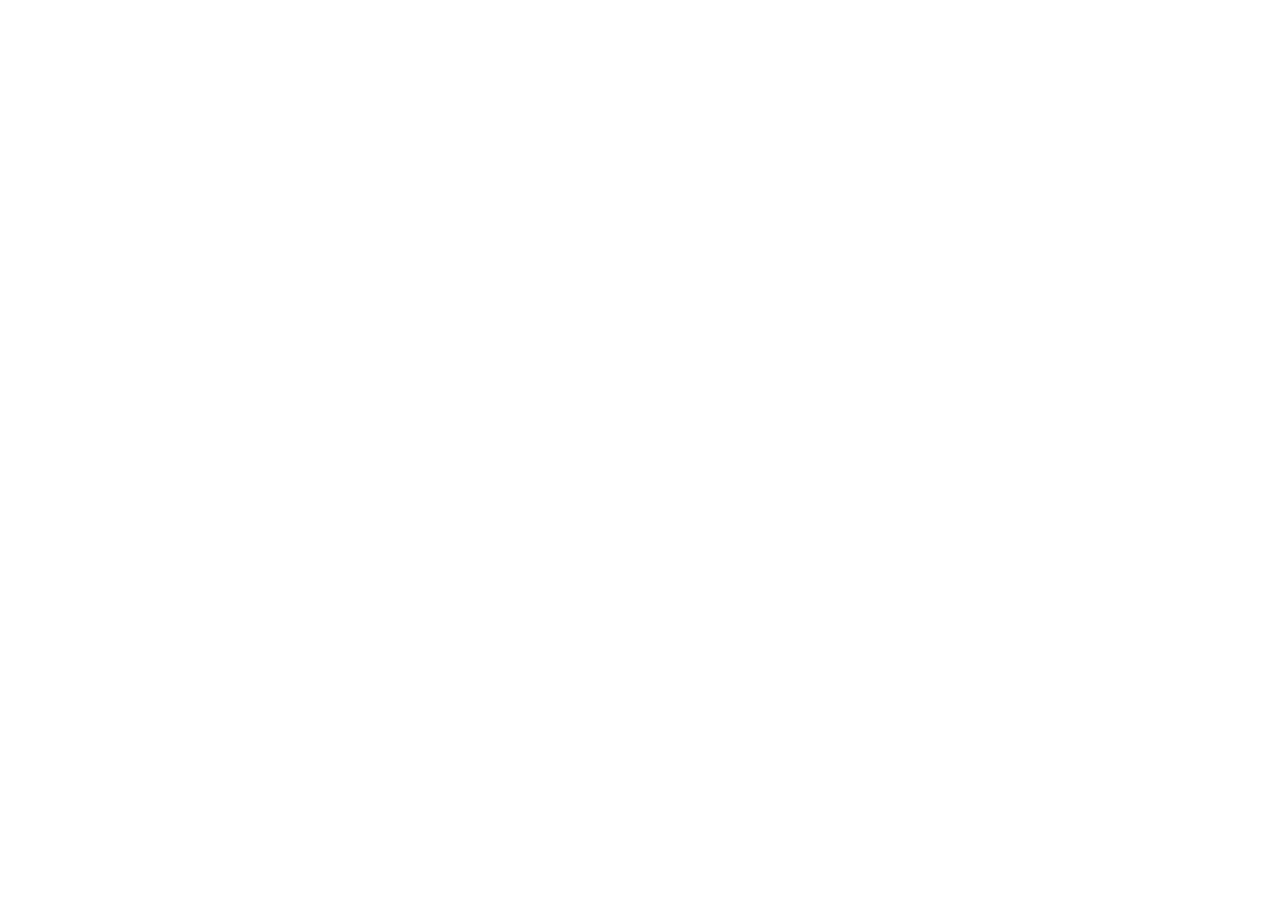
==== index.html @ 34936a9a "Add files via upload" ====
<!doctype html>
<html lang="en">
  <head>
    <meta charset="UTF-8" />
    <meta name="viewport" content="width=device-width, initial-scale=1.0, maximum-scale=1" />
    <title>Eleganda Management & Consulting LLC | AI Governance & Mobile Notary</title>
    <meta name="description" content="Eleganda Management & Consulting LLC provides AI Governance Consulting, Management, and Mobile Notary Services in Lawrenceville, GA and surrounding areas." />
    <meta property="og:title" content="Eleganda Management & Consulting LLC" />
    <meta property="og:description" content="AI Governance Consulting, Management & Mobile Notary Services — Lawrenceville, GA" />
    <meta property="og:type" content="website" />
    <link rel="icon" type="image/png" href="/favicon.png" />
    <link rel="preconnect" href="https://fonts.googleapis.com" />
    <link rel="preconnect" href="https://fonts.gstatic.com" crossorigin />
    <link href="https://fonts.googleapis.com/css2?family=DM+Sans:ital,opsz,wght@0,9..40,100..1000;1,9..40,100..1000&family=Playfair+Display:ital,wght@0,400..900;1,400..900&display=swap" rel="stylesheet" />
    <script type="module" crossorigin src="./assets/index-5QyAV-jF.js"></script>
    <link rel="stylesheet" crossorigin href="./assets/index-K0rZYuM-.css">
    <style>
      #eleganda-social-bar {
        display: flex;
        align-items: center;
        justify-content: center;
        gap: 12px;
        padding: 10px 0 14px;
        border-top: 1px solid rgba(255,255,255,0.1);
        margin-top: 8px;
      }
      #eleganda-social-bar a {
        display: inline-flex;
        align-items: center;
        gap: 7px;
        color: rgba(255,255,255,0.65);
        font-family: 'DM Sans', sans-serif;
        font-size: 13px;
        text-decoration: none;
        transition: color 0.2s;
      }
      #eleganda-social-bar a:hover { color: hsl(42, 55%, 60%); }
      #eleganda-social-bar svg { width: 18px; height: 18px; flex-shrink: 0; }
    </style>
  </head>
  <body>
    <div id="root"></div>
    <script>
      (function() {
        function injectSocial() {
          var footer = document.querySelector('footer');
          if (!footer || document.getElementById('eleganda-social-bar')) return;
          var footerInner = footer.querySelector('.max-w-7xl');
          if (!footerInner) return;
          var bar = document.createElement('div');
          bar.id = 'eleganda-social-bar';
          bar.innerHTML = '<a href="https://www.facebook.com/people/Eleganda-Management-Consulting-LLC/61575902671659/" target="_blank" rel="noopener noreferrer"><svg xmlns="http://www.w3.org/2000/svg" viewBox="0 0 24 24" fill="currentColor"><path d="M18 2h-3a5 5 0 0 0-5 5v3H7v4h3v8h4v-8h3l1-4h-4V7a1 1 0 0 1 1-1h3z"/></svg>Follow us on Facebook</a>';
          footerInner.appendChild(bar);
        }
        setTimeout(injectSocial, 900);
        var obs = new MutationObserver(function() {
          if (!document.getElementById('eleganda-social-bar')) injectSocial();
        });
        document.addEventListener('DOMContentLoaded', function() {
          obs.observe(document.body, { childList: true, subtree: false });
          setTimeout(injectSocial, 900);
        });
      })();
    </script>
  </body>
</html>
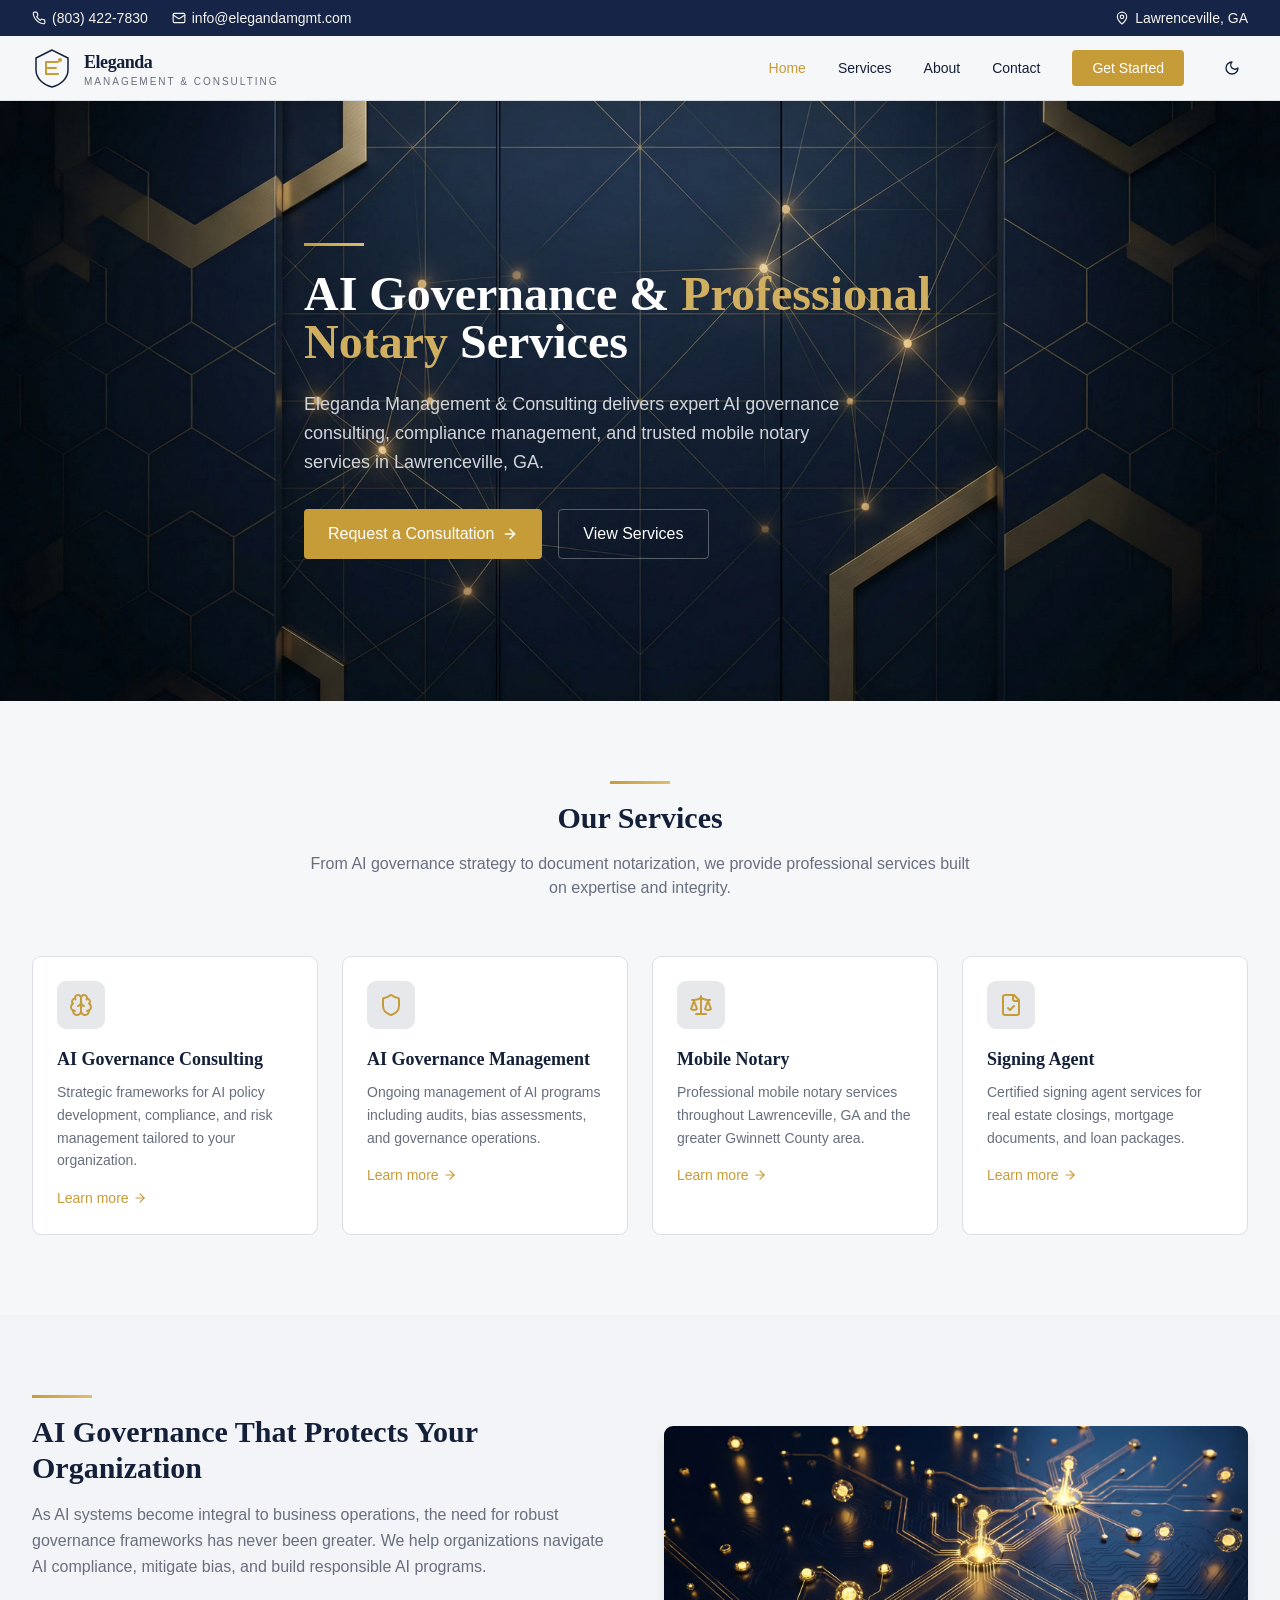
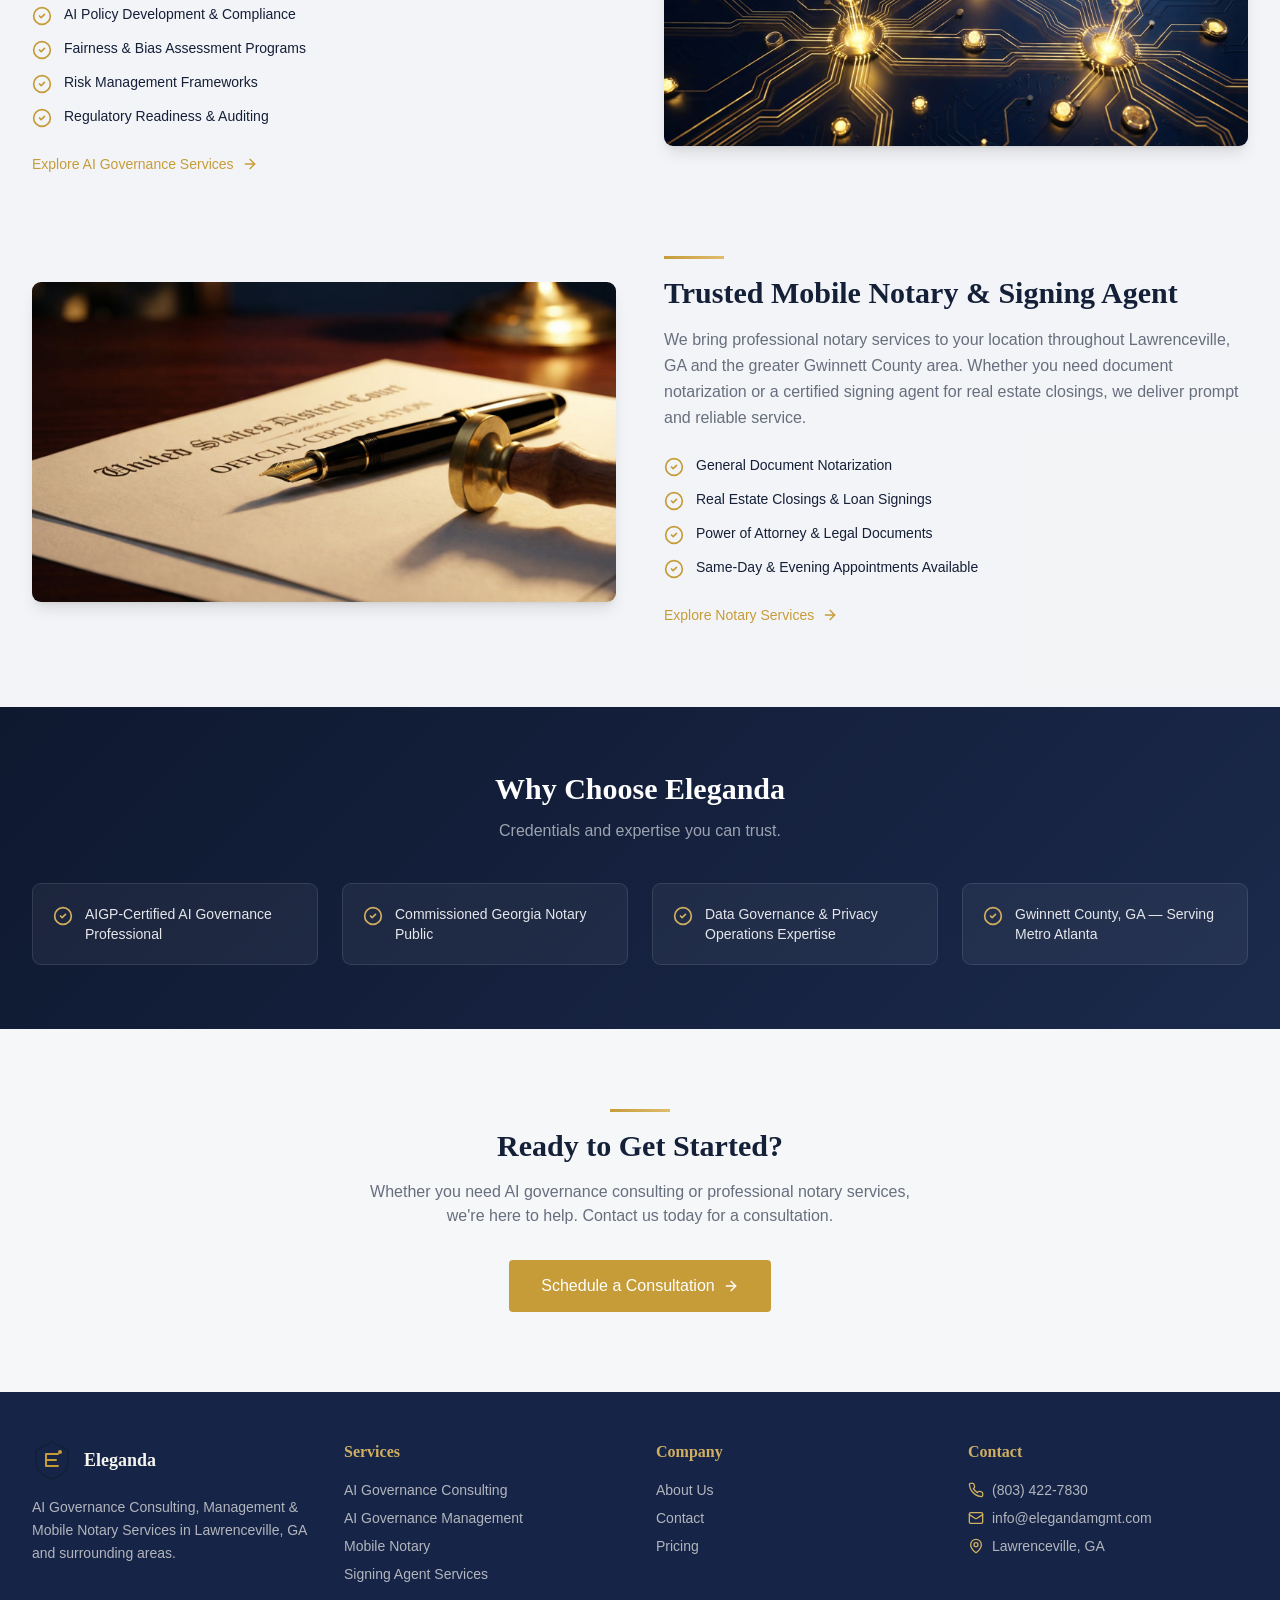
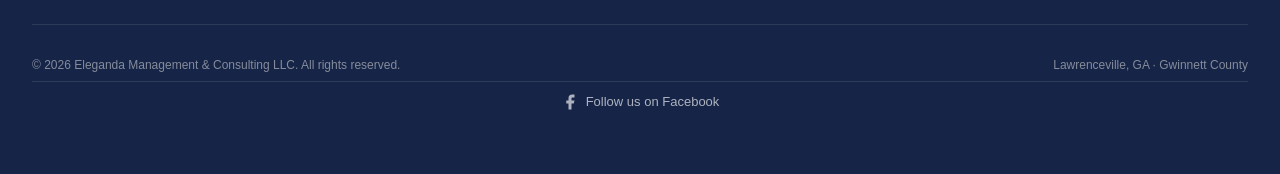
==== commit e69d2fc1: "Add files via upload" ====
--- a/index.html
+++ b/index.html
@@ -12,8 +12,8 @@
     <link rel="preconnect" href="https://fonts.googleapis.com" />
     <link rel="preconnect" href="https://fonts.gstatic.com" crossorigin />
     <link href="https://fonts.googleapis.com/css2?family=DM+Sans:ital,opsz,wght@0,9..40,100..1000;1,9..40,100..1000&family=Playfair+Display:ital,wght@0,400..900;1,400..900&display=swap" rel="stylesheet" />
-    <script type="module" crossorigin src="./assets/index-5QyAV-jF.js"></script>
-    <link rel="stylesheet" crossorigin href="./assets/index-K0rZYuM-.css">
+    <script type="module" crossorigin src="./index-5QyAV-jF.js"></script>
+    <link rel="stylesheet" crossorigin href="./index-K0rZYuM-.css">
     <style>
       #eleganda-social-bar {
         display: flex;
--- a/index-K0rZYuM-.css
+++ b/index-K0rZYuM-.css
@@ -0,0 +1 @@
+*,:before,:after{--tw-border-spacing-x: 0;--tw-border-spacing-y: 0;--tw-translate-x: 0;--tw-translate-y: 0;--tw-rotate: 0;--tw-skew-x: 0;--tw-skew-y: 0;--tw-scale-x: 1;--tw-scale-y: 1;--tw-pan-x: ;--tw-pan-y: ;--tw-pinch-zoom: ;--tw-scroll-snap-strictness: proximity;--tw-gradient-from-position: ;--tw-gradient-via-position: ;--tw-gradient-to-position: ;--tw-ordinal: ;--tw-slashed-zero: ;--tw-numeric-figure: ;--tw-numeric-spacing: ;--tw-numeric-fraction: ;--tw-ring-inset: ;--tw-ring-offset-width: 0px;--tw-ring-offset-color: #fff;--tw-ring-color: rgb(59 130 246 / .5);--tw-ring-offset-shadow: 0 0 #0000;--tw-ring-shadow: 0 0 #0000;--tw-shadow: 0 0 #0000;--tw-shadow-colored: 0 0 #0000;--tw-blur: ;--tw-brightness: ;--tw-contrast: ;--tw-grayscale: ;--tw-hue-rotate: ;--tw-invert: ;--tw-saturate: ;--tw-sepia: ;--tw-drop-shadow: ;--tw-backdrop-blur: ;--tw-backdrop-brightness: ;--tw-backdrop-contrast: ;--tw-backdrop-grayscale: ;--tw-backdrop-hue-rotate: ;--tw-backdrop-invert: ;--tw-backdrop-opacity: ;--tw-backdrop-saturate: ;--tw-backdrop-sepia: ;--tw-contain-size: ;--tw-contain-layout: ;--tw-contain-paint: ;--tw-contain-style: }::backdrop{--tw-border-spacing-x: 0;--tw-border-spacing-y: 0;--tw-translate-x: 0;--tw-translate-y: 0;--tw-rotate: 0;--tw-skew-x: 0;--tw-skew-y: 0;--tw-scale-x: 1;--tw-scale-y: 1;--tw-pan-x: ;--tw-pan-y: ;--tw-pinch-zoom: ;--tw-scroll-snap-strictness: proximity;--tw-gradient-from-position: ;--tw-gradient-via-position: ;--tw-gradient-to-position: ;--tw-ordinal: ;--tw-slashed-zero: ;--tw-numeric-figure: ;--tw-numeric-spacing: ;--tw-numeric-fraction: ;--tw-ring-inset: ;--tw-ring-offset-width: 0px;--tw-ring-offset-color: #fff;--tw-ring-color: rgb(59 130 246 / .5);--tw-ring-offset-shadow: 0 0 #0000;--tw-ring-shadow: 0 0 #0000;--tw-shadow: 0 0 #0000;--tw-shadow-colored: 0 0 #0000;--tw-blur: ;--tw-brightness: ;--tw-contrast: ;--tw-grayscale: ;--tw-hue-rotate: ;--tw-invert: ;--tw-saturate: ;--tw-sepia: ;--tw-drop-shadow: ;--tw-backdrop-blur: ;--tw-backdrop-brightness: ;--tw-backdrop-contrast: ;--tw-backdrop-grayscale: ;--tw-backdrop-hue-rotate: ;--tw-backdrop-invert: ;--tw-backdrop-opacity: ;--tw-backdrop-saturate: ;--tw-backdrop-sepia: ;--tw-contain-size: ;--tw-contain-layout: ;--tw-contain-paint: ;--tw-contain-style: }*,:before,:after{box-sizing:border-box;border-width:0;border-style:solid;border-color:#e5e7eb}:before,:after{--tw-content: ""}html,:host{line-height:1.5;-webkit-text-size-adjust:100%;-moz-tab-size:4;-o-tab-size:4;tab-size:4;font-family:var(--font-sans);font-feature-settings:normal;font-variation-settings:normal;-webkit-tap-highlight-color:transparent}body{margin:0;line-height:inherit}hr{height:0;color:inherit;border-top-width:1px}abbr:where([title]){-webkit-text-decoration:underline dotted;text-decoration:underline dotted}h1,h2,h3,h4,h5,h6{font-size:inherit;font-weight:inherit}a{color:inherit;text-decoration:inherit}b,strong{font-weight:bolder}code,kbd,samp,pre{font-family:var(--font-mono);font-feature-settings:normal;font-variation-settings:normal;font-size:1em}small{font-size:80%}sub,sup{font-size:75%;line-height:0;position:relative;vertical-align:baseline}sub{bottom:-.25em}sup{top:-.5em}table{text-indent:0;border-color:inherit;border-collapse:collapse}button,input,optgroup,select,textarea{font-family:inherit;font-feature-settings:inherit;font-variation-settings:inherit;font-size:100%;font-weight:inherit;line-height:inherit;letter-spacing:inherit;color:inherit;margin:0;padding:0}button,select{text-transform:none}button,input:where([type=button]),input:where([type=reset]),input:where([type=submit]){-webkit-appearance:button;background-color:transparent;background-image:none}:-moz-focusring{outline:auto}:-moz-ui-invalid{box-shadow:none}progress{vertical-align:baseline}::-webkit-inner-spin-button,::-webkit-outer-spin-button{height:auto}[type=search]{-webkit-appearance:textfield;outline-offset:-2px}::-webkit-search-decoration{-webkit-appearance:none}::-webkit-file-upload-button{-webkit-appearance:button;font:inherit}summary{display:list-item}blockquote,dl,dd,h1,h2,h3,h4,h5,h6,hr,figure,p,pre{margin:0}fieldset{margin:0;padding:0}legend{padding:0}ol,ul,menu{list-style:none;margin:0;padding:0}dialog{padding:0}textarea{resize:vertical}input::-moz-placeholder,textarea::-moz-placeholder{opacity:1;color:#9ca3af}input::placeholder,textarea::placeholder{opacity:1;color:#9ca3af}button,[role=button]{cursor:pointer}:disabled{cursor:default}img,svg,video,canvas,audio,iframe,embed,object{display:block;vertical-align:middle}img,video{max-width:100%;height:auto}[hidden]:where(:not([hidden=until-found])){display:none}*{--tw-border-opacity: 1;border-color:hsl(var(--border) / var(--tw-border-opacity, 1))}body{--tw-bg-opacity: 1;background-color:hsl(var(--background) / var(--tw-bg-opacity, 1));font-family:var(--font-sans);--tw-text-opacity: 1;color:hsl(var(--foreground) / var(--tw-text-opacity, 1));-webkit-font-smoothing:antialiased;-moz-osx-font-smoothing:grayscale}h1,h2,h3,h4,h5,h6{font-family:var(--font-serif)}.sr-only{position:absolute;width:1px;height:1px;padding:0;margin:-1px;overflow:hidden;clip:rect(0,0,0,0);white-space:nowrap;border-width:0}.pointer-events-none{pointer-events:none}.pointer-events-auto{pointer-events:auto}.visible{visibility:visible}.invisible{visibility:hidden}.fixed{position:fixed}.absolute{position:absolute}.relative{position:relative}.sticky{position:sticky}.inset-0{inset:0}.inset-x-0{left:0;right:0}.inset-y-0{top:0;bottom:0}.-bottom-12{bottom:-3rem}.-left-12{left:-3rem}.-right-12{right:-3rem}.-top-12{top:-3rem}.-top-3{top:-.75rem}.bottom-0{bottom:0}.left-0{left:0}.left-1{left:.25rem}.left-1\/2{left:50%}.left-2{left:.5rem}.left-\[50\%\]{left:50%}.right-0{right:0}.right-1{right:.25rem}.right-2{right:.5rem}.right-3{right:.75rem}.right-4{right:1rem}.top-0{top:0}.top-1\.5{top:.375rem}.top-1\/2{top:50%}.top-2{top:.5rem}.top-3\.5{top:.875rem}.top-4{top:1rem}.top-\[1px\]{top:1px}.top-\[50\%\]{top:50%}.top-\[60\%\]{top:60%}.top-full{top:100%}.z-10{z-index:10}.z-20{z-index:20}.z-50{z-index:50}.z-\[100\]{z-index:100}.z-\[1\]{z-index:1}.order-1{order:1}.order-2{order:2}.-mx-1{margin-left:-.25rem;margin-right:-.25rem}.mx-2{margin-left:.5rem;margin-right:.5rem}.mx-3\.5{margin-left:.875rem;margin-right:.875rem}.mx-4{margin-left:1rem;margin-right:1rem}.mx-auto{margin-left:auto;margin-right:auto}.my-0\.5{margin-top:.125rem;margin-bottom:.125rem}.my-1{margin-top:.25rem;margin-bottom:.25rem}.-ml-4{margin-left:-1rem}.-mt-4{margin-top:-1rem}.mb-1{margin-bottom:.25rem}.mb-10{margin-bottom:2.5rem}.mb-12{margin-bottom:3rem}.mb-14{margin-bottom:3.5rem}.mb-2{margin-bottom:.5rem}.mb-3{margin-bottom:.75rem}.mb-4{margin-bottom:1rem}.mb-5{margin-bottom:1.25rem}.mb-6{margin-bottom:1.5rem}.mb-8{margin-bottom:2rem}.ml-1{margin-left:.25rem}.ml-auto{margin-left:auto}.mr-2{margin-right:.5rem}.mt-0\.5{margin-top:.125rem}.mt-1\.5{margin-top:.375rem}.mt-10{margin-top:2.5rem}.mt-2{margin-top:.5rem}.mt-24{margin-top:6rem}.mt-4{margin-top:1rem}.mt-auto{margin-top:auto}.block{display:block}.flex{display:flex}.inline-flex{display:inline-flex}.table{display:table}.grid{display:grid}.hidden{display:none}.aspect-square{aspect-ratio:1 / 1}.aspect-video{aspect-ratio:16 / 9}.size-4{width:1rem;height:1rem}.h-1\.5{height:.375rem}.h-10{height:2.5rem}.h-11{height:2.75rem}.h-12{height:3rem}.h-16{height:4rem}.h-2{height:.5rem}.h-2\.5{height:.625rem}.h-3{height:.75rem}.h-3\.5{height:.875rem}.h-4{height:1rem}.h-5{height:1.25rem}.h-6{height:1.5rem}.h-7{height:1.75rem}.h-8{height:2rem}.h-80{height:20rem}.h-9{height:2.25rem}.h-\[1px\]{height:1px}.h-\[var\(--radix-navigation-menu-viewport-height\)\]{height:var(--radix-navigation-menu-viewport-height)}.h-\[var\(--radix-select-trigger-height\)\]{height:var(--radix-select-trigger-height)}.h-auto{height:auto}.h-full{height:100%}.h-px{height:1px}.h-svh{height:100svh}.max-h-\[--radix-context-menu-content-available-height\]{max-height:var(--radix-context-menu-content-available-height)}.max-h-\[--radix-select-content-available-height\]{max-height:var(--radix-select-content-available-height)}.max-h-\[300px\]{max-height:300px}.max-h-\[var\(--radix-dropdown-menu-content-available-height\)\]{max-height:var(--radix-dropdown-menu-content-available-height)}.max-h-screen{max-height:100vh}.min-h-0{min-height:0px}.min-h-10{min-height:2.5rem}.min-h-8{min-height:2rem}.min-h-9{min-height:2.25rem}.min-h-\[600px\]{min-height:600px}.min-h-\[80px\]{min-height:80px}.min-h-screen{min-height:100vh}.min-h-svh{min-height:100svh}.w-0{width:0px}.w-1{width:.25rem}.w-10{width:2.5rem}.w-11{width:2.75rem}.w-12{width:3rem}.w-2{width:.5rem}.w-2\.5{width:.625rem}.w-3{width:.75rem}.w-3\.5{width:.875rem}.w-3\/4{width:75%}.w-4{width:1rem}.w-5{width:1.25rem}.w-6{width:1.5rem}.w-64{width:16rem}.w-7{width:1.75rem}.w-72{width:18rem}.w-8{width:2rem}.w-9{width:2.25rem}.w-\[100px\]{width:100px}.w-\[1px\]{width:1px}.w-\[var\(--sidebar-width\)\]{width:var(--sidebar-width)}.w-auto{width:auto}.w-full{width:100%}.w-max{width:-moz-max-content;width:max-content}.w-px{width:1px}.min-w-0{min-width:0px}.min-w-10{min-width:2.5rem}.min-w-11{min-width:2.75rem}.min-w-5{min-width:1.25rem}.min-w-9{min-width:2.25rem}.min-w-\[12rem\]{min-width:12rem}.min-w-\[8rem\]{min-width:8rem}.min-w-\[var\(--radix-select-trigger-width\)\]{min-width:var(--radix-select-trigger-width)}.max-w-2xl{max-width:42rem}.max-w-3xl{max-width:48rem}.max-w-4xl{max-width:56rem}.max-w-7xl{max-width:80rem}.max-w-\[var\(--skeleton-width\)\]{max-width:var(--skeleton-width)}.max-w-lg{max-width:32rem}.max-w-max{max-width:-moz-max-content;max-width:max-content}.max-w-md{max-width:28rem}.max-w-xl{max-width:36rem}.flex-1{flex:1 1 0%}.flex-shrink-0,.shrink-0{flex-shrink:0}.grow{flex-grow:1}.grow-0{flex-grow:0}.basis-full{flex-basis:100%}.caption-bottom{caption-side:bottom}.border-collapse{border-collapse:collapse}.origin-\[--radix-context-menu-content-transform-origin\]{transform-origin:var(--radix-context-menu-content-transform-origin)}.origin-\[--radix-dropdown-menu-content-transform-origin\]{transform-origin:var(--radix-dropdown-menu-content-transform-origin)}.origin-\[--radix-hover-card-content-transform-origin\]{transform-origin:var(--radix-hover-card-content-transform-origin)}.origin-\[--radix-menubar-content-transform-origin\]{transform-origin:var(--radix-menubar-content-transform-origin)}.origin-\[--radix-popover-content-transform-origin\]{transform-origin:var(--radix-popover-content-transform-origin)}.origin-\[--radix-select-content-transform-origin\]{transform-origin:var(--radix-select-content-transform-origin)}.origin-\[--radix-tooltip-content-transform-origin\]{transform-origin:var(--radix-tooltip-content-transform-origin)}.-translate-x-1\/2{--tw-translate-x: -50%;transform:translate(var(--tw-translate-x),var(--tw-translate-y)) rotate(var(--tw-rotate)) skew(var(--tw-skew-x)) skewY(var(--tw-skew-y)) scaleX(var(--tw-scale-x)) scaleY(var(--tw-scale-y))}.-translate-x-px{--tw-translate-x: -1px;transform:translate(var(--tw-translate-x),var(--tw-translate-y)) rotate(var(--tw-rotate)) skew(var(--tw-skew-x)) skewY(var(--tw-skew-y)) scaleX(var(--tw-scale-x)) scaleY(var(--tw-scale-y))}.-translate-y-1\/2{--tw-translate-y: -50%;transform:translate(var(--tw-translate-x),var(--tw-translate-y)) rotate(var(--tw-rotate)) skew(var(--tw-skew-x)) skewY(var(--tw-skew-y)) scaleX(var(--tw-scale-x)) scaleY(var(--tw-scale-y))}.translate-x-\[-50\%\]{--tw-translate-x: -50%;transform:translate(var(--tw-translate-x),var(--tw-translate-y)) rotate(var(--tw-rotate)) skew(var(--tw-skew-x)) skewY(var(--tw-skew-y)) scaleX(var(--tw-scale-x)) scaleY(var(--tw-scale-y))}.translate-x-px{--tw-translate-x: 1px;transform:translate(var(--tw-translate-x),var(--tw-translate-y)) rotate(var(--tw-rotate)) skew(var(--tw-skew-x)) skewY(var(--tw-skew-y)) scaleX(var(--tw-scale-x)) scaleY(var(--tw-scale-y))}.translate-y-\[-50\%\]{--tw-translate-y: -50%;transform:translate(var(--tw-translate-x),var(--tw-translate-y)) rotate(var(--tw-rotate)) skew(var(--tw-skew-x)) skewY(var(--tw-skew-y)) scaleX(var(--tw-scale-x)) scaleY(var(--tw-scale-y))}.rotate-45{--tw-rotate: 45deg;transform:translate(var(--tw-translate-x),var(--tw-translate-y)) rotate(var(--tw-rotate)) skew(var(--tw-skew-x)) skewY(var(--tw-skew-y)) scaleX(var(--tw-scale-x)) scaleY(var(--tw-scale-y))}.rotate-90{--tw-rotate: 90deg;transform:translate(var(--tw-translate-x),var(--tw-translate-y)) rotate(var(--tw-rotate)) skew(var(--tw-skew-x)) skewY(var(--tw-skew-y)) scaleX(var(--tw-scale-x)) scaleY(var(--tw-scale-y))}.transform{transform:translate(var(--tw-translate-x),var(--tw-translate-y)) rotate(var(--tw-rotate)) skew(var(--tw-skew-x)) skewY(var(--tw-skew-y)) scaleX(var(--tw-scale-x)) scaleY(var(--tw-scale-y))}@keyframes pulse{50%{opacity:.5}}.animate-pulse{animation:pulse 2s cubic-bezier(.4,0,.6,1) infinite}.cursor-default{cursor:default}.cursor-pointer{cursor:pointer}.touch-none{touch-action:none}.select-none{-webkit-user-select:none;-moz-user-select:none;user-select:none}.list-none{list-style-type:none}.grid-cols-1{grid-template-columns:repeat(1,minmax(0,1fr))}.flex-row{flex-direction:row}.flex-col{flex-direction:column}.flex-col-reverse{flex-direction:column-reverse}.flex-wrap{flex-wrap:wrap}.items-start{align-items:flex-start}.items-end{align-items:flex-end}.items-center{align-items:center}.items-stretch{align-items:stretch}.justify-center{justify-content:center}.justify-between{justify-content:space-between}.gap-1{gap:.25rem}.gap-1\.5{gap:.375rem}.gap-12{gap:3rem}.gap-2{gap:.5rem}.gap-3{gap:.75rem}.gap-4{gap:1rem}.gap-5{gap:1.25rem}.gap-6{gap:1.5rem}.gap-8{gap:2rem}.space-x-1>:not([hidden])~:not([hidden]){--tw-space-x-reverse: 0;margin-right:calc(.25rem * var(--tw-space-x-reverse));margin-left:calc(.25rem * calc(1 - var(--tw-space-x-reverse)))}.space-x-4>:not([hidden])~:not([hidden]){--tw-space-x-reverse: 0;margin-right:calc(1rem * var(--tw-space-x-reverse));margin-left:calc(1rem * calc(1 - var(--tw-space-x-reverse)))}.space-y-1>:not([hidden])~:not([hidden]){--tw-space-y-reverse: 0;margin-top:calc(.25rem * calc(1 - var(--tw-space-y-reverse)));margin-bottom:calc(.25rem * var(--tw-space-y-reverse))}.space-y-1\.5>:not([hidden])~:not([hidden]){--tw-space-y-reverse: 0;margin-top:calc(.375rem * calc(1 - var(--tw-space-y-reverse)));margin-bottom:calc(.375rem * var(--tw-space-y-reverse))}.space-y-2>:not([hidden])~:not([hidden]){--tw-space-y-reverse: 0;margin-top:calc(.5rem * calc(1 - var(--tw-space-y-reverse)));margin-bottom:calc(.5rem * var(--tw-space-y-reverse))}.space-y-2\.5>:not([hidden])~:not([hidden]){--tw-space-y-reverse: 0;margin-top:calc(.625rem * calc(1 - var(--tw-space-y-reverse)));margin-bottom:calc(.625rem * var(--tw-space-y-reverse))}.space-y-20>:not([hidden])~:not([hidden]){--tw-space-y-reverse: 0;margin-top:calc(5rem * calc(1 - var(--tw-space-y-reverse)));margin-bottom:calc(5rem * var(--tw-space-y-reverse))}.space-y-3>:not([hidden])~:not([hidden]){--tw-space-y-reverse: 0;margin-top:calc(.75rem * calc(1 - var(--tw-space-y-reverse)));margin-bottom:calc(.75rem * var(--tw-space-y-reverse))}.space-y-4>:not([hidden])~:not([hidden]){--tw-space-y-reverse: 0;margin-top:calc(1rem * calc(1 - var(--tw-space-y-reverse)));margin-bottom:calc(1rem * var(--tw-space-y-reverse))}.space-y-5>:not([hidden])~:not([hidden]){--tw-space-y-reverse: 0;margin-top:calc(1.25rem * calc(1 - var(--tw-space-y-reverse)));margin-bottom:calc(1.25rem * var(--tw-space-y-reverse))}.space-y-6>:not([hidden])~:not([hidden]){--tw-space-y-reverse: 0;margin-top:calc(1.5rem * calc(1 - var(--tw-space-y-reverse)));margin-bottom:calc(1.5rem * var(--tw-space-y-reverse))}.overflow-auto{overflow:auto}.overflow-hidden{overflow:hidden}.overflow-y-auto{overflow-y:auto}.overflow-x-hidden{overflow-x:hidden}.whitespace-nowrap{white-space:nowrap}.break-words{overflow-wrap:break-word}.rounded{border-radius:.25rem}.rounded-\[2px\]{border-radius:2px}.rounded-\[inherit\]{border-radius:inherit}.rounded-full{border-radius:9999px}.rounded-lg{border-radius:.5625rem}.rounded-md{border-radius:.375rem}.rounded-sm{border-radius:.1875rem}.rounded-xl{border-radius:.75rem}.rounded-t-\[10px\]{border-top-left-radius:10px;border-top-right-radius:10px}.rounded-tl-sm{border-top-left-radius:.1875rem}.border{border-width:1px}.border-2{border-width:2px}.border-\[1\.5px\]{border-width:1.5px}.border-y{border-top-width:1px;border-bottom-width:1px}.border-b{border-bottom-width:1px}.border-l{border-left-width:1px}.border-r{border-right-width:1px}.border-t{border-top-width:1px}.border-dashed{border-style:dashed}.border-\[--color-border\]{border-color:var(--color-border)}.border-\[hsl\(42\,55\%\,50\%\)\]{--tw-border-opacity: 1;border-color:hsl(42 55% 50% / var(--tw-border-opacity, 1))}.border-border\/50{border-color:hsl(var(--border) / .5)}.border-card-border{--tw-border-opacity: 1;border-color:hsl(var(--card-border) / var(--tw-border-opacity, 1))}.border-destructive{--tw-border-opacity: 1;border-color:hsl(var(--destructive) / var(--tw-border-opacity, 1))}.border-destructive-border{border-color:var(--destructive-border)}.border-destructive\/50{border-color:hsl(var(--destructive) / .5)}.border-foreground\/20{border-color:hsl(var(--foreground) / .2)}.border-input{--tw-border-opacity: 1;border-color:hsl(var(--input) / var(--tw-border-opacity, 1))}.border-primary{--tw-border-opacity: 1;border-color:hsl(var(--primary) / var(--tw-border-opacity, 1))}.border-primary-border{border-color:var(--primary-border)}.border-primary-foreground\/10{border-color:hsl(var(--primary-foreground) / .1)}.border-secondary-border{border-color:var(--secondary-border)}.border-sidebar-border{--tw-border-opacity: 1;border-color:hsl(var(--sidebar-border) / var(--tw-border-opacity, 1))}.border-transparent{border-color:transparent}.border-white\/10{border-color:#ffffff1a}.border-white\/30{border-color:#ffffff4d}.border-l-transparent{border-left-color:transparent}.border-t-transparent{border-top-color:transparent}.bg-\[--color-bg\]{background-color:var(--color-bg)}.bg-\[hsl\(42\,55\%\,50\%\)\]{--tw-bg-opacity: 1;background-color:hsl(42 55% 50% / var(--tw-bg-opacity, 1))}.bg-\[hsl\(42\,55\%\,50\%\)\]\/10{background-color:#c69c391a}.bg-accent{--tw-bg-opacity: 1;background-color:hsl(var(--accent) / var(--tw-bg-opacity, 1))}.bg-background{--tw-bg-opacity: 1;background-color:hsl(var(--background) / var(--tw-bg-opacity, 1))}.bg-background\/95{background-color:hsl(var(--background) / .95)}.bg-black\/80{background-color:#000c}.bg-border{--tw-bg-opacity: 1;background-color:hsl(var(--border) / var(--tw-bg-opacity, 1))}.bg-card{--tw-bg-opacity: 1;background-color:hsl(var(--card) / var(--tw-bg-opacity, 1))}.bg-destructive{--tw-bg-opacity: 1;background-color:hsl(var(--destructive) / var(--tw-bg-opacity, 1))}.bg-foreground{--tw-bg-opacity: 1;background-color:hsl(var(--foreground) / var(--tw-bg-opacity, 1))}.bg-gray-50{--tw-bg-opacity: 1;background-color:rgb(249 250 251 / var(--tw-bg-opacity, 1))}.bg-muted{--tw-bg-opacity: 1;background-color:hsl(var(--muted) / var(--tw-bg-opacity, 1))}.bg-muted\/30{background-color:hsl(var(--muted) / .3)}.bg-muted\/50{background-color:hsl(var(--muted) / .5)}.bg-popover{--tw-bg-opacity: 1;background-color:hsl(var(--popover) / var(--tw-bg-opacity, 1))}.bg-primary{--tw-bg-opacity: 1;background-color:hsl(var(--primary) / var(--tw-bg-opacity, 1))}.bg-primary\/10{background-color:hsl(var(--primary) / .1)}.bg-secondary{--tw-bg-opacity: 1;background-color:hsl(var(--secondary) / var(--tw-bg-opacity, 1))}.bg-sidebar{--tw-bg-opacity: 1;background-color:hsl(var(--sidebar) / var(--tw-bg-opacity, 1))}.bg-sidebar-border{--tw-bg-opacity: 1;background-color:hsl(var(--sidebar-border) / var(--tw-bg-opacity, 1))}.bg-transparent{background-color:transparent}.bg-white\/5{background-color:#ffffff0d}.bg-gradient-to-r{background-image:linear-gradient(to right,var(--tw-gradient-stops))}.from-\[hsl\(222\,55\%\,10\%\)\/0\.92\]{--tw-gradient-from: hsl(222,55%,10%)/.92 var(--tw-gradient-from-position);--tw-gradient-to: rgb(255 255 255 / 0) var(--tw-gradient-to-position);--tw-gradient-stops: var(--tw-gradient-from), var(--tw-gradient-to)}.to-\[hsl\(222\,55\%\,10\%\)\/0\.75\]{--tw-gradient-to: hsl(222,55%,10%)/.75 var(--tw-gradient-to-position)}.bg-cover{background-size:cover}.bg-center{background-position:center}.fill-current{fill:currentColor}.object-cover{-o-object-fit:cover;object-fit:cover}.p-0{padding:0}.p-1{padding:.25rem}.p-2{padding:.5rem}.p-3{padding:.75rem}.p-4{padding:1rem}.p-5{padding:1.25rem}.p-6{padding:1.5rem}.p-8{padding:2rem}.p-\[1px\]{padding:1px}.px-1{padding-left:.25rem;padding-right:.25rem}.px-2{padding-left:.5rem;padding-right:.5rem}.px-2\.5{padding-left:.625rem;padding-right:.625rem}.px-3{padding-left:.75rem;padding-right:.75rem}.px-4{padding-left:1rem;padding-right:1rem}.px-5{padding-left:1.25rem;padding-right:1.25rem}.px-6{padding-left:1.5rem;padding-right:1.5rem}.px-8{padding-left:2rem;padding-right:2rem}.py-0\.5{padding-top:.125rem;padding-bottom:.125rem}.py-1{padding-top:.25rem;padding-bottom:.25rem}.py-1\.5{padding-top:.375rem;padding-bottom:.375rem}.py-12{padding-top:3rem;padding-bottom:3rem}.py-16{padding-top:4rem;padding-bottom:4rem}.py-2{padding-top:.5rem;padding-bottom:.5rem}.py-2\.5{padding-top:.625rem;padding-bottom:.625rem}.py-20{padding-top:5rem;padding-bottom:5rem}.py-24{padding-top:6rem;padding-bottom:6rem}.py-3{padding-top:.75rem;padding-bottom:.75rem}.py-3\.5{padding-top:.875rem;padding-bottom:.875rem}.py-4{padding-top:1rem;padding-bottom:1rem}.py-6{padding-top:1.5rem;padding-bottom:1.5rem}.pb-3{padding-bottom:.75rem}.pb-4{padding-bottom:1rem}.pl-2\.5{padding-left:.625rem}.pl-4{padding-left:1rem}.pl-8{padding-left:2rem}.pr-2{padding-right:.5rem}.pr-2\.5{padding-right:.625rem}.pr-8{padding-right:2rem}.pt-0{padding-top:0}.pt-1{padding-top:.25rem}.pt-3{padding-top:.75rem}.pt-4{padding-top:1rem}.pt-6{padding-top:1.5rem}.pt-8{padding-top:2rem}.text-left{text-align:left}.text-center{text-align:center}.align-middle{vertical-align:middle}.font-mono{font-family:var(--font-mono)}.font-sans{font-family:var(--font-sans)}.font-serif{font-family:var(--font-serif)}.text-2xl{font-size:1.5rem;line-height:2rem}.text-3xl{font-size:1.875rem;line-height:2.25rem}.text-\[0\.8rem\]{font-size:.8rem}.text-\[10px\]{font-size:10px}.text-base{font-size:1rem;line-height:1.5rem}.text-lg{font-size:1.125rem;line-height:1.75rem}.text-sm{font-size:.875rem;line-height:1.25rem}.text-xl{font-size:1.25rem;line-height:1.75rem}.text-xs{font-size:.75rem;line-height:1rem}.font-bold{font-weight:700}.font-medium{font-weight:500}.font-normal{font-weight:400}.font-semibold{font-weight:600}.uppercase{text-transform:uppercase}.tabular-nums{--tw-numeric-spacing: tabular-nums;font-variant-numeric:var(--tw-ordinal) var(--tw-slashed-zero) var(--tw-numeric-figure) var(--tw-numeric-spacing) var(--tw-numeric-fraction)}.leading-none{line-height:1}.leading-relaxed{line-height:1.625}.leading-tight{line-height:1.25}.tracking-\[0\.2em\]{letter-spacing:.2em}.tracking-tight{letter-spacing:-.025em}.tracking-wider{letter-spacing:.05em}.tracking-widest{letter-spacing:.1em}.text-\[hsl\(42\,55\%\,50\%\)\]{--tw-text-opacity: 1;color:hsl(42 55% 50% / var(--tw-text-opacity, 1))}.text-\[hsl\(42\,55\%\,60\%\)\]{--tw-text-opacity: 1;color:hsl(42 55% 60% / var(--tw-text-opacity, 1))}.text-accent-foreground{--tw-text-opacity: 1;color:hsl(var(--accent-foreground) / var(--tw-text-opacity, 1))}.text-card-foreground{--tw-text-opacity: 1;color:hsl(var(--card-foreground) / var(--tw-text-opacity, 1))}.text-current{color:currentColor}.text-destructive{--tw-text-opacity: 1;color:hsl(var(--destructive) / var(--tw-text-opacity, 1))}.text-destructive-foreground{--tw-text-opacity: 1;color:hsl(var(--destructive-foreground) / var(--tw-text-opacity, 1))}.text-foreground{--tw-text-opacity: 1;color:hsl(var(--foreground) / var(--tw-text-opacity, 1))}.text-foreground\/50{color:hsl(var(--foreground) / .5)}.text-gray-200{--tw-text-opacity: 1;color:rgb(229 231 235 / var(--tw-text-opacity, 1))}.text-gray-300{--tw-text-opacity: 1;color:rgb(209 213 219 / var(--tw-text-opacity, 1))}.text-gray-400{--tw-text-opacity: 1;color:rgb(156 163 175 / var(--tw-text-opacity, 1))}.text-gray-600{--tw-text-opacity: 1;color:rgb(75 85 99 / var(--tw-text-opacity, 1))}.text-gray-900{--tw-text-opacity: 1;color:rgb(17 24 39 / var(--tw-text-opacity, 1))}.text-muted-foreground{--tw-text-opacity: 1;color:hsl(var(--muted-foreground) / var(--tw-text-opacity, 1))}.text-popover-foreground{--tw-text-opacity: 1;color:hsl(var(--popover-foreground) / var(--tw-text-opacity, 1))}.text-primary{--tw-text-opacity: 1;color:hsl(var(--primary) / var(--tw-text-opacity, 1))}.text-primary-foreground{--tw-text-opacity: 1;color:hsl(var(--primary-foreground) / var(--tw-text-opacity, 1))}.text-primary-foreground\/50{color:hsl(var(--primary-foreground) / .5)}.text-primary-foreground\/70{color:hsl(var(--primary-foreground) / .7)}.text-red-500{--tw-text-opacity: 1;color:rgb(239 68 68 / var(--tw-text-opacity, 1))}.text-secondary-foreground{--tw-text-opacity: 1;color:hsl(var(--secondary-foreground) / var(--tw-text-opacity, 1))}.text-sidebar-foreground{--tw-text-opacity: 1;color:hsl(var(--sidebar-foreground) / var(--tw-text-opacity, 1))}.text-sidebar-foreground\/70{color:hsl(var(--sidebar-foreground) / .7)}.text-white{--tw-text-opacity: 1;color:rgb(255 255 255 / var(--tw-text-opacity, 1))}.opacity-0{opacity:0}.opacity-50{opacity:.5}.opacity-60{opacity:.6}.opacity-70{opacity:.7}.opacity-90{opacity:.9}.shadow-\[0_0_0_1px_hsl\(var\(--sidebar-border\)\)\]{--tw-shadow: 0 0 0 1px hsl(var(--sidebar-border));--tw-shadow-colored: 0 0 0 1px var(--tw-shadow-color);box-shadow:var(--tw-ring-offset-shadow, 0 0 #0000),var(--tw-ring-shadow, 0 0 #0000),var(--tw-shadow)}.shadow-lg{--tw-shadow: 0 10px 15px -3px rgb(0 0 0 / .1), 0 4px 6px -4px rgb(0 0 0 / .1);--tw-shadow-colored: 0 10px 15px -3px var(--tw-shadow-color), 0 4px 6px -4px var(--tw-shadow-color);box-shadow:var(--tw-ring-offset-shadow, 0 0 #0000),var(--tw-ring-shadow, 0 0 #0000),var(--tw-shadow)}.shadow-md{--tw-shadow: 0 4px 6px -1px rgb(0 0 0 / .1), 0 2px 4px -2px rgb(0 0 0 / .1);--tw-shadow-colored: 0 4px 6px -1px var(--tw-shadow-color), 0 2px 4px -2px var(--tw-shadow-color);box-shadow:var(--tw-ring-offset-shadow, 0 0 #0000),var(--tw-ring-shadow, 0 0 #0000),var(--tw-shadow)}.shadow-none{--tw-shadow: 0 0 #0000;--tw-shadow-colored: 0 0 #0000;box-shadow:var(--tw-ring-offset-shadow, 0 0 #0000),var(--tw-ring-shadow, 0 0 #0000),var(--tw-shadow)}.shadow-sm{--tw-shadow: 0 1px 2px 0 rgb(0 0 0 / .05);--tw-shadow-colored: 0 1px 2px 0 var(--tw-shadow-color);box-shadow:var(--tw-ring-offset-shadow, 0 0 #0000),var(--tw-ring-shadow, 0 0 #0000),var(--tw-shadow)}.shadow-xl{--tw-shadow: 0 20px 25px -5px rgb(0 0 0 / .1), 0 8px 10px -6px rgb(0 0 0 / .1);--tw-shadow-colored: 0 20px 25px -5px var(--tw-shadow-color), 0 8px 10px -6px var(--tw-shadow-color);box-shadow:var(--tw-ring-offset-shadow, 0 0 #0000),var(--tw-ring-shadow, 0 0 #0000),var(--tw-shadow)}.outline-none{outline:2px solid transparent;outline-offset:2px}.outline{outline-style:solid}.outline-2{outline-width:2px}.outline-offset-2{outline-offset:2px}.outline-transparent{outline-color:transparent}.ring-0{--tw-ring-offset-shadow: var(--tw-ring-inset) 0 0 0 var(--tw-ring-offset-width) var(--tw-ring-offset-color);--tw-ring-shadow: var(--tw-ring-inset) 0 0 0 calc(0px + var(--tw-ring-offset-width)) var(--tw-ring-color);box-shadow:var(--tw-ring-offset-shadow),var(--tw-ring-shadow),var(--tw-shadow, 0 0 #0000)}.ring-2{--tw-ring-offset-shadow: var(--tw-ring-inset) 0 0 0 var(--tw-ring-offset-width) var(--tw-ring-offset-color);--tw-ring-shadow: var(--tw-ring-inset) 0 0 0 calc(2px + var(--tw-ring-offset-width)) var(--tw-ring-color);box-shadow:var(--tw-ring-offset-shadow),var(--tw-ring-shadow),var(--tw-shadow, 0 0 #0000)}.ring-ring{--tw-ring-opacity: 1;--tw-ring-color: hsl(var(--ring) / var(--tw-ring-opacity, 1))}.ring-sidebar-ring{--tw-ring-opacity: 1;--tw-ring-color: hsl(var(--sidebar-ring) / var(--tw-ring-opacity, 1))}.ring-offset-background{--tw-ring-offset-color: hsl(var(--background) / 1)}.filter{filter:var(--tw-blur) var(--tw-brightness) var(--tw-contrast) var(--tw-grayscale) var(--tw-hue-rotate) var(--tw-invert) var(--tw-saturate) var(--tw-sepia) var(--tw-drop-shadow)}.backdrop-blur-md{--tw-backdrop-blur: blur(12px);-webkit-backdrop-filter:var(--tw-backdrop-blur) var(--tw-backdrop-brightness) var(--tw-backdrop-contrast) var(--tw-backdrop-grayscale) var(--tw-backdrop-hue-rotate) var(--tw-backdrop-invert) var(--tw-backdrop-opacity) var(--tw-backdrop-saturate) var(--tw-backdrop-sepia);backdrop-filter:var(--tw-backdrop-blur) var(--tw-backdrop-brightness) var(--tw-backdrop-contrast) var(--tw-backdrop-grayscale) var(--tw-backdrop-hue-rotate) var(--tw-backdrop-invert) var(--tw-backdrop-opacity) var(--tw-backdrop-saturate) var(--tw-backdrop-sepia)}.transition{transition-property:color,background-color,border-color,text-decoration-color,fill,stroke,opacity,box-shadow,transform,filter,backdrop-filter;transition-timing-function:cubic-bezier(.4,0,.2,1);transition-duration:.15s}.transition-\[left\,right\,width\]{transition-property:left,right,width;transition-timing-function:cubic-bezier(.4,0,.2,1);transition-duration:.15s}.transition-\[margin\,opacity\]{transition-property:margin,opacity;transition-timing-function:cubic-bezier(.4,0,.2,1);transition-duration:.15s}.transition-\[width\,height\,padding\]{transition-property:width,height,padding;transition-timing-function:cubic-bezier(.4,0,.2,1);transition-duration:.15s}.transition-\[width\]{transition-property:width;transition-timing-function:cubic-bezier(.4,0,.2,1);transition-duration:.15s}.transition-all{transition-property:all;transition-timing-function:cubic-bezier(.4,0,.2,1);transition-duration:.15s}.transition-colors{transition-property:color,background-color,border-color,text-decoration-color,fill,stroke;transition-timing-function:cubic-bezier(.4,0,.2,1);transition-duration:.15s}.transition-opacity{transition-property:opacity;transition-timing-function:cubic-bezier(.4,0,.2,1);transition-duration:.15s}.transition-transform{transition-property:transform;transition-timing-function:cubic-bezier(.4,0,.2,1);transition-duration:.15s}.duration-1000{transition-duration:1s}.duration-200{transition-duration:.2s}.duration-300{transition-duration:.3s}.ease-in-out{transition-timing-function:cubic-bezier(.4,0,.2,1)}.ease-linear{transition-timing-function:linear}@keyframes enter{0%{opacity:var(--tw-enter-opacity, 1);transform:translate3d(var(--tw-enter-translate-x, 0),var(--tw-enter-translate-y, 0),0) scale3d(var(--tw-enter-scale, 1),var(--tw-enter-scale, 1),var(--tw-enter-scale, 1)) rotate(var(--tw-enter-rotate, 0))}}@keyframes exit{to{opacity:var(--tw-exit-opacity, 1);transform:translate3d(var(--tw-exit-translate-x, 0),var(--tw-exit-translate-y, 0),0) scale3d(var(--tw-exit-scale, 1),var(--tw-exit-scale, 1),var(--tw-exit-scale, 1)) rotate(var(--tw-exit-rotate, 0))}}.animate-in{animation-name:enter;animation-duration:.15s;--tw-enter-opacity: initial;--tw-enter-scale: initial;--tw-enter-rotate: initial;--tw-enter-translate-x: initial;--tw-enter-translate-y: initial}.fade-in-0{--tw-enter-opacity: 0}.fade-in-80{--tw-enter-opacity: .8}.zoom-in-95{--tw-enter-scale: .95}.duration-1000{animation-duration:1s}.duration-200{animation-duration:.2s}.duration-300{animation-duration:.3s}.ease-in-out{animation-timing-function:cubic-bezier(.4,0,.2,1)}.ease-linear{animation-timing-function:linear}input[type=search]::-webkit-search-cancel-button{display:none}[contenteditable][data-placeholder]:empty:before{content:attr(data-placeholder);color:hsl(var(--muted-foreground));pointer-events:none}.border.toggle-elevate:before{inset:-1px}.hover-elevate:not(.no-default-hover-elevate),.active-elevate:not(.no-default-active-elevate),.hover-elevate-2:not(.no-default-hover-elevate),.active-elevate-2:not(.no-default-active-elevate){position:relative;z-index:0}.hover-elevate:not(.no-default-hover-elevate):after,.active-elevate:not(.no-default-active-elevate):after,.hover-elevate-2:not(.no-default-hover-elevate):after,.active-elevate-2:not(.no-default-active-elevate):after{content:"";pointer-events:none;position:absolute;inset:0;border-radius:inherit;z-index:999}.hover-elevate:hover:not(.no-default-hover-elevate):after,.active-elevate:active:not(.no-default-active-elevate):after{background-color:var(--elevate-1)}.hover-elevate-2:hover:not(.no-default-hover-elevate):after,.active-elevate-2:active:not(.no-default-active-elevate):after{background-color:var(--elevate-2)}.border.hover-elevate:not(.no-hover-interaction-elevate):after,.border.active-elevate:not(.no-active-interaction-elevate):after,.border.hover-elevate-2:not(.no-hover-interaction-elevate):after,.border.active-elevate-2:not(.no-active-interaction-elevate):after{inset:-1px}.\[border-color\:var\(--badge-outline\)\]{border-color:var(--badge-outline)}.\[border-color\:var\(--button-outline\)\]{border-color:var(--button-outline)}:root{--button-outline: rgba(0, 0, 0, .1);--badge-outline: rgba(0, 0, 0, .05);--opaque-button-border-intensity: -8;--elevate-1: rgba(0, 0, 0, .03);--elevate-2: rgba(0, 0, 0, .08);--background: 220 20% 97%;--foreground: 222 47% 15%;--border: 220 13% 88%;--card: 0 0% 100%;--card-foreground: 222 47% 15%;--card-border: 220 13% 91%;--sidebar: 222 47% 10%;--sidebar-foreground: 40 30% 95%;--sidebar-border: 222 47% 15%;--sidebar-primary: 42 55% 50%;--sidebar-primary-foreground: 0 0% 100%;--sidebar-accent: 222 40% 18%;--sidebar-accent-foreground: 40 30% 95%;--sidebar-ring: 42 55% 50%;--popover: 0 0% 100%;--popover-foreground: 222 47% 15%;--popover-border: 220 13% 88%;--primary: 222 55% 18%;--primary-foreground: 40 30% 95%;--secondary: 220 14% 92%;--secondary-foreground: 222 47% 15%;--muted: 220 14% 93%;--muted-foreground: 222 10% 45%;--accent: 42 55% 50%;--accent-foreground: 222 47% 10%;--destructive: 0 84% 42%;--destructive-foreground: 0 0% 98%;--input: 220 13% 78%;--ring: 42 55% 50%;--chart-1: 222 55% 30%;--chart-2: 42 55% 50%;--chart-3: 173 58% 39%;--chart-4: 0 84% 42%;--chart-5: 262 83% 48%;--font-sans: "DM Sans", "Inter", sans-serif;--font-serif: "Playfair Display", Georgia, serif;--font-mono: "JetBrains Mono", monospace;--radius: .5rem;--shadow-2xs: 0px 1px 2px hsl(222 55% 18% / .04);--shadow-xs: 0px 1px 3px hsl(222 55% 18% / .06);--shadow-sm: 0px 2px 4px hsl(222 55% 18% / .06), 0px 1px 2px hsl(222 55% 18% / .04);--shadow: 0px 4px 8px hsl(222 55% 18% / .06), 0px 2px 4px hsl(222 55% 18% / .04);--shadow-md: 0px 6px 12px hsl(222 55% 18% / .08), 0px 3px 6px hsl(222 55% 18% / .04);--shadow-lg: 0px 12px 24px hsl(222 55% 18% / .1), 0px 6px 12px hsl(222 55% 18% / .05);--shadow-xl: 0px 20px 40px hsl(222 55% 18% / .12), 0px 10px 20px hsl(222 55% 18% / .06);--shadow-2xl: 0px 32px 64px hsl(222 55% 18% / .16);--tracking-normal: 0em;--spacing: .25rem;--sidebar-primary-border: hsl(var(--sidebar-primary));--sidebar-accent-border: hsl(var(--sidebar-accent));--primary-border: hsl(var(--primary));--secondary-border: hsl(var(--secondary));--muted-border: hsl(var(--muted));--accent-border: hsl(var(--accent));--destructive-border: hsl(var(--destructive))}.dark{--button-outline: rgba(255, 255, 255, .1);--badge-outline: rgba(255, 255, 255, .05);--opaque-button-border-intensity: 9;--elevate-1: rgba(255, 255, 255, .04);--elevate-2: rgba(255, 255, 255, .09);--background: 222 47% 7%;--foreground: 40 15% 92%;--border: 222 30% 18%;--card: 222 40% 10%;--card-foreground: 40 15% 92%;--card-border: 222 30% 15%;--sidebar: 222 47% 6%;--sidebar-foreground: 40 15% 92%;--sidebar-border: 222 30% 14%;--sidebar-primary: 42 55% 55%;--sidebar-primary-foreground: 222 47% 7%;--sidebar-accent: 222 30% 14%;--sidebar-accent-foreground: 40 15% 92%;--sidebar-ring: 42 55% 55%;--popover: 222 40% 12%;--popover-foreground: 40 15% 92%;--popover-border: 222 30% 18%;--primary: 42 55% 55%;--primary-foreground: 222 47% 7%;--secondary: 222 30% 16%;--secondary-foreground: 40 15% 92%;--muted: 222 20% 18%;--muted-foreground: 220 10% 55%;--accent: 222 40% 15%;--accent-foreground: 42 55% 65%;--destructive: 0 70% 50%;--destructive-foreground: 0 0% 98%;--input: 222 20% 28%;--ring: 42 55% 55%;--chart-1: 222 50% 50%;--chart-2: 42 55% 55%;--chart-3: 173 58% 50%;--chart-4: 0 70% 50%;--chart-5: 262 70% 60%;--shadow-2xs: 0px 1px 2px hsl(0 0% 0% / .15);--shadow-xs: 0px 1px 3px hsl(0 0% 0% / .2);--shadow-sm: 0px 2px 4px hsl(0 0% 0% / .2), 0px 1px 2px hsl(0 0% 0% / .15);--shadow: 0px 4px 8px hsl(0 0% 0% / .2), 0px 2px 4px hsl(0 0% 0% / .15);--shadow-md: 0px 6px 12px hsl(0 0% 0% / .25), 0px 3px 6px hsl(0 0% 0% / .15);--shadow-lg: 0px 12px 24px hsl(0 0% 0% / .3), 0px 6px 12px hsl(0 0% 0% / .15);--shadow-xl: 0px 20px 40px hsl(0 0% 0% / .35), 0px 10px 20px hsl(0 0% 0% / .2);--shadow-2xl: 0px 32px 64px hsl(0 0% 0% / .4);--sidebar-primary-border: hsl(var(--sidebar-primary));--sidebar-accent-border: hsl(var(--sidebar-accent));--primary-border: hsl(var(--primary));--secondary-border: hsl(var(--secondary));--muted-border: hsl(var(--muted));--accent-border: hsl(var(--accent));--destructive-border: hsl(var(--destructive))}html{scroll-behavior:smooth}.text-gold-gradient{background:linear-gradient(135deg,#c69c39,#e0bd6c);-webkit-background-clip:text;-webkit-text-fill-color:transparent;background-clip:text}.bg-navy-gradient{background:linear-gradient(135deg,#0e182f,#1b294b)}.gold-accent-line{width:60px;height:3px;background:linear-gradient(90deg,#c69c39,#e0bd6c)}.file\:border-0::file-selector-button{border-width:0px}.file\:bg-transparent::file-selector-button{background-color:transparent}.file\:text-sm::file-selector-button{font-size:.875rem;line-height:1.25rem}.file\:font-medium::file-selector-button{font-weight:500}.file\:text-foreground::file-selector-button{--tw-text-opacity: 1;color:hsl(var(--foreground) / var(--tw-text-opacity, 1))}.placeholder\:text-muted-foreground::-moz-placeholder{--tw-text-opacity: 1;color:hsl(var(--muted-foreground) / var(--tw-text-opacity, 1))}.placeholder\:text-muted-foreground::placeholder{--tw-text-opacity: 1;color:hsl(var(--muted-foreground) / var(--tw-text-opacity, 1))}.after\:pointer-events-none:after{content:var(--tw-content);pointer-events:none}.after\:absolute:after{content:var(--tw-content);position:absolute}.after\:-inset-2:after{content:var(--tw-content);inset:-.5rem}.after\:inset-0:after{content:var(--tw-content);inset:0}.after\:inset-y-0:after{content:var(--tw-content);top:0;bottom:0}.after\:left-1\/2:after{content:var(--tw-content);left:50%}.after\:block:after{content:var(--tw-content);display:block}.after\:w-1:after{content:var(--tw-content);width:.25rem}.after\:w-\[2px\]:after{content:var(--tw-content);width:2px}.after\:-translate-x-1\/2:after{content:var(--tw-content);--tw-translate-x: -50%;transform:translate(var(--tw-translate-x),var(--tw-translate-y)) rotate(var(--tw-rotate)) skew(var(--tw-skew-x)) skewY(var(--tw-skew-y)) scaleX(var(--tw-scale-x)) scaleY(var(--tw-scale-y))}.after\:rounded-full:after{content:var(--tw-content);border-radius:9999px}.after\:border:after{content:var(--tw-content);border-width:1px}.after\:border-black\/10:after{content:var(--tw-content);border-color:#0000001a}.after\:content-\[\'\'\]:after{--tw-content: "";content:var(--tw-content)}.after\:border.toggle-elevate:after:before{content:var(--tw-content);inset:-1px}.after\:border.hover-elevate:not(.no-hover-interaction-elevate):after:after,.after\:border.active-elevate:not(.no-active-interaction-elevate):after:after,.after\:border.hover-elevate-2:not(.no-hover-interaction-elevate):after:after,.after\:border.active-elevate-2:not(.no-active-interaction-elevate):after:after{content:var(--tw-content);inset:-1px}.first\:rounded-l-md:first-child{border-top-left-radius:.375rem;border-bottom-left-radius:.375rem}.first\:border-l:first-child{border-left-width:1px}.last\:rounded-r-md:last-child{border-top-right-radius:.375rem;border-bottom-right-radius:.375rem}.focus-within\:relative:focus-within{position:relative}.focus-within\:z-20:focus-within{z-index:20}.hover\:border-\[hsl\(42\,55\%\,50\%\)\]\/50:hover{border-color:#c69c3980}.hover\:bg-\[hsl\(42\,55\%\,42\%\)\]:hover{--tw-bg-opacity: 1;background-color:hsl(42 55% 42% / var(--tw-bg-opacity, 1))}.hover\:bg-accent:hover{--tw-bg-opacity: 1;background-color:hsl(var(--accent) / var(--tw-bg-opacity, 1))}.hover\:bg-muted:hover{--tw-bg-opacity: 1;background-color:hsl(var(--muted) / var(--tw-bg-opacity, 1))}.hover\:bg-muted\/50:hover{background-color:hsl(var(--muted) / .5)}.hover\:bg-primary:hover{--tw-bg-opacity: 1;background-color:hsl(var(--primary) / var(--tw-bg-opacity, 1))}.hover\:bg-secondary:hover{--tw-bg-opacity: 1;background-color:hsl(var(--secondary) / var(--tw-bg-opacity, 1))}.hover\:bg-sidebar-accent:hover{--tw-bg-opacity: 1;background-color:hsl(var(--sidebar-accent) / var(--tw-bg-opacity, 1))}.hover\:bg-white\/10:hover{background-color:#ffffff1a}.hover\:text-\[hsl\(42\,55\%\,50\%\)\]:hover{--tw-text-opacity: 1;color:hsl(42 55% 50% / var(--tw-text-opacity, 1))}.hover\:text-\[hsl\(42\,55\%\,60\%\)\]:hover{--tw-text-opacity: 1;color:hsl(42 55% 60% / var(--tw-text-opacity, 1))}.hover\:text-accent-foreground:hover{--tw-text-opacity: 1;color:hsl(var(--accent-foreground) / var(--tw-text-opacity, 1))}.hover\:text-foreground:hover{--tw-text-opacity: 1;color:hsl(var(--foreground) / var(--tw-text-opacity, 1))}.hover\:text-muted-foreground:hover{--tw-text-opacity: 1;color:hsl(var(--muted-foreground) / var(--tw-text-opacity, 1))}.hover\:text-primary-foreground:hover{--tw-text-opacity: 1;color:hsl(var(--primary-foreground) / var(--tw-text-opacity, 1))}.hover\:text-sidebar-accent-foreground:hover{--tw-text-opacity: 1;color:hsl(var(--sidebar-accent-foreground) / var(--tw-text-opacity, 1))}.hover\:underline:hover{text-decoration-line:underline}.hover\:opacity-100:hover{opacity:1}.hover\:shadow-\[0_0_0_1px_hsl\(var\(--sidebar-accent\)\)\]:hover{--tw-shadow: 0 0 0 1px hsl(var(--sidebar-accent));--tw-shadow-colored: 0 0 0 1px var(--tw-shadow-color);box-shadow:var(--tw-ring-offset-shadow, 0 0 #0000),var(--tw-ring-shadow, 0 0 #0000),var(--tw-shadow)}.hover\:shadow-lg:hover{--tw-shadow: 0 10px 15px -3px rgb(0 0 0 / .1), 0 4px 6px -4px rgb(0 0 0 / .1);--tw-shadow-colored: 0 10px 15px -3px var(--tw-shadow-color), 0 4px 6px -4px var(--tw-shadow-color);box-shadow:var(--tw-ring-offset-shadow, 0 0 #0000),var(--tw-ring-shadow, 0 0 #0000),var(--tw-shadow)}.hover\:after\:bg-sidebar-border:hover:after{content:var(--tw-content);--tw-bg-opacity: 1;background-color:hsl(var(--sidebar-border) / var(--tw-bg-opacity, 1))}.focus\:bg-accent:focus{--tw-bg-opacity: 1;background-color:hsl(var(--accent) / var(--tw-bg-opacity, 1))}.focus\:bg-primary:focus{--tw-bg-opacity: 1;background-color:hsl(var(--primary) / var(--tw-bg-opacity, 1))}.focus\:text-accent-foreground:focus{--tw-text-opacity: 1;color:hsl(var(--accent-foreground) / var(--tw-text-opacity, 1))}.focus\:text-primary-foreground:focus{--tw-text-opacity: 1;color:hsl(var(--primary-foreground) / var(--tw-text-opacity, 1))}.focus\:opacity-100:focus{opacity:1}.focus\:outline-none:focus{outline:2px solid transparent;outline-offset:2px}.focus\:ring-2:focus{--tw-ring-offset-shadow: var(--tw-ring-inset) 0 0 0 var(--tw-ring-offset-width) var(--tw-ring-offset-color);--tw-ring-shadow: var(--tw-ring-inset) 0 0 0 calc(2px + var(--tw-ring-offset-width)) var(--tw-ring-color);box-shadow:var(--tw-ring-offset-shadow),var(--tw-ring-shadow),var(--tw-shadow, 0 0 #0000)}.focus\:ring-ring:focus{--tw-ring-opacity: 1;--tw-ring-color: hsl(var(--ring) / var(--tw-ring-opacity, 1))}.focus\:ring-offset-2:focus{--tw-ring-offset-width: 2px}.focus-visible\:outline-none:focus-visible{outline:2px solid transparent;outline-offset:2px}.focus-visible\:ring-1:focus-visible{--tw-ring-offset-shadow: var(--tw-ring-inset) 0 0 0 var(--tw-ring-offset-width) var(--tw-ring-offset-color);--tw-ring-shadow: var(--tw-ring-inset) 0 0 0 calc(1px + var(--tw-ring-offset-width)) var(--tw-ring-color);box-shadow:var(--tw-ring-offset-shadow),var(--tw-ring-shadow),var(--tw-shadow, 0 0 #0000)}.focus-visible\:ring-2:focus-visible{--tw-ring-offset-shadow: var(--tw-ring-inset) 0 0 0 var(--tw-ring-offset-width) var(--tw-ring-offset-color);--tw-ring-shadow: var(--tw-ring-inset) 0 0 0 calc(2px + var(--tw-ring-offset-width)) var(--tw-ring-color);box-shadow:var(--tw-ring-offset-shadow),var(--tw-ring-shadow),var(--tw-shadow, 0 0 #0000)}.focus-visible\:ring-ring:focus-visible{--tw-ring-opacity: 1;--tw-ring-color: hsl(var(--ring) / var(--tw-ring-opacity, 1))}.focus-visible\:ring-offset-1:focus-visible{--tw-ring-offset-width: 1px}.focus-visible\:ring-offset-2:focus-visible{--tw-ring-offset-width: 2px}.focus-visible\:ring-offset-background:focus-visible{--tw-ring-offset-color: hsl(var(--background) / 1)}.active\:bg-sidebar-accent:active{--tw-bg-opacity: 1;background-color:hsl(var(--sidebar-accent) / var(--tw-bg-opacity, 1))}.active\:text-sidebar-accent-foreground:active{--tw-text-opacity: 1;color:hsl(var(--sidebar-accent-foreground) / var(--tw-text-opacity, 1))}.active\:shadow-none:active{--tw-shadow: 0 0 #0000;--tw-shadow-colored: 0 0 #0000;box-shadow:var(--tw-ring-offset-shadow, 0 0 #0000),var(--tw-ring-shadow, 0 0 #0000),var(--tw-shadow)}.disabled\:pointer-events-none:disabled{pointer-events:none}.disabled\:cursor-not-allowed:disabled{cursor:not-allowed}.disabled\:opacity-50:disabled{opacity:.5}.group\/menu-item:focus-within .group-focus-within\/menu-item\:opacity-100{opacity:1}.group:hover .group-hover\:gap-2{gap:.5rem}.group:hover .group-hover\:bg-\[hsl\(42\,55\%\,50\%\)\]\/10{background-color:#c69c391a}.group\/menu-item:hover .group-hover\/menu-item\:opacity-100,.group:hover .group-hover\:opacity-100{opacity:1}.group.destructive .group-\[\.destructive\]\:border-muted\/40{border-color:hsl(var(--muted) / .4)}.group.destructive .group-\[\.destructive\]\:text-red-300{--tw-text-opacity: 1;color:rgb(252 165 165 / var(--tw-text-opacity, 1))}.group.destructive .group-\[\.destructive\]\:hover\:border-destructive\/30:hover{border-color:hsl(var(--destructive) / .3)}.group.destructive .group-\[\.destructive\]\:hover\:bg-destructive:hover{--tw-bg-opacity: 1;background-color:hsl(var(--destructive) / var(--tw-bg-opacity, 1))}.group.destructive .group-\[\.destructive\]\:hover\:text-destructive-foreground:hover{--tw-text-opacity: 1;color:hsl(var(--destructive-foreground) / var(--tw-text-opacity, 1))}.group.destructive .group-\[\.destructive\]\:hover\:text-red-50:hover{--tw-text-opacity: 1;color:rgb(254 242 242 / var(--tw-text-opacity, 1))}.group.destructive .group-\[\.destructive\]\:focus\:ring-destructive:focus{--tw-ring-opacity: 1;--tw-ring-color: hsl(var(--destructive) / var(--tw-ring-opacity, 1))}.group.destructive .group-\[\.destructive\]\:focus\:ring-red-400:focus{--tw-ring-opacity: 1;--tw-ring-color: rgb(248 113 113 / var(--tw-ring-opacity, 1))}.group.destructive .group-\[\.destructive\]\:focus\:ring-offset-red-600:focus{--tw-ring-offset-color: #dc2626}.peer\/menu-button:hover~.peer-hover\/menu-button\:text-sidebar-accent-foreground{--tw-text-opacity: 1;color:hsl(var(--sidebar-accent-foreground) / var(--tw-text-opacity, 1))}.peer:disabled~.peer-disabled\:cursor-not-allowed{cursor:not-allowed}.peer:disabled~.peer-disabled\:opacity-70{opacity:.7}.has-\[\:disabled\]\:opacity-50:has(:disabled){opacity:.5}.aria-disabled\:pointer-events-none[aria-disabled=true]{pointer-events:none}.aria-disabled\:opacity-50[aria-disabled=true]{opacity:.5}.aria-selected\:bg-accent[aria-selected=true]{--tw-bg-opacity: 1;background-color:hsl(var(--accent) / var(--tw-bg-opacity, 1))}.aria-selected\:bg-accent\/50[aria-selected=true]{background-color:hsl(var(--accent) / .5)}.aria-selected\:text-accent-foreground[aria-selected=true]{--tw-text-opacity: 1;color:hsl(var(--accent-foreground) / var(--tw-text-opacity, 1))}.aria-selected\:text-muted-foreground[aria-selected=true]{--tw-text-opacity: 1;color:hsl(var(--muted-foreground) / var(--tw-text-opacity, 1))}.aria-selected\:opacity-100[aria-selected=true]{opacity:1}.data-\[disabled\=true\]\:pointer-events-none[data-disabled=true],.data-\[disabled\]\:pointer-events-none[data-disabled]{pointer-events:none}.data-\[panel-group-direction\=vertical\]\:h-px[data-panel-group-direction=vertical]{height:1px}.data-\[panel-group-direction\=vertical\]\:w-full[data-panel-group-direction=vertical]{width:100%}.data-\[side\=bottom\]\:translate-y-1[data-side=bottom]{--tw-translate-y: .25rem;transform:translate(var(--tw-translate-x),var(--tw-translate-y)) rotate(var(--tw-rotate)) skew(var(--tw-skew-x)) skewY(var(--tw-skew-y)) scaleX(var(--tw-scale-x)) scaleY(var(--tw-scale-y))}.data-\[side\=left\]\:-translate-x-1[data-side=left]{--tw-translate-x: -.25rem;transform:translate(var(--tw-translate-x),var(--tw-translate-y)) rotate(var(--tw-rotate)) skew(var(--tw-skew-x)) skewY(var(--tw-skew-y)) scaleX(var(--tw-scale-x)) scaleY(var(--tw-scale-y))}.data-\[side\=right\]\:translate-x-1[data-side=right]{--tw-translate-x: .25rem;transform:translate(var(--tw-translate-x),var(--tw-translate-y)) rotate(var(--tw-rotate)) skew(var(--tw-skew-x)) skewY(var(--tw-skew-y)) scaleX(var(--tw-scale-x)) scaleY(var(--tw-scale-y))}.data-\[side\=top\]\:-translate-y-1[data-side=top]{--tw-translate-y: -.25rem;transform:translate(var(--tw-translate-x),var(--tw-translate-y)) rotate(var(--tw-rotate)) skew(var(--tw-skew-x)) skewY(var(--tw-skew-y)) scaleX(var(--tw-scale-x)) scaleY(var(--tw-scale-y))}.data-\[state\=checked\]\:translate-x-5[data-state=checked]{--tw-translate-x: 1.25rem;transform:translate(var(--tw-translate-x),var(--tw-translate-y)) rotate(var(--tw-rotate)) skew(var(--tw-skew-x)) skewY(var(--tw-skew-y)) scaleX(var(--tw-scale-x)) scaleY(var(--tw-scale-y))}.data-\[state\=unchecked\]\:translate-x-0[data-state=unchecked],.data-\[swipe\=cancel\]\:translate-x-0[data-swipe=cancel]{--tw-translate-x: 0px;transform:translate(var(--tw-translate-x),var(--tw-translate-y)) rotate(var(--tw-rotate)) skew(var(--tw-skew-x)) skewY(var(--tw-skew-y)) scaleX(var(--tw-scale-x)) scaleY(var(--tw-scale-y))}.data-\[swipe\=end\]\:translate-x-\[var\(--radix-toast-swipe-end-x\)\][data-swipe=end]{--tw-translate-x: var(--radix-toast-swipe-end-x);transform:translate(var(--tw-translate-x),var(--tw-translate-y)) rotate(var(--tw-rotate)) skew(var(--tw-skew-x)) skewY(var(--tw-skew-y)) scaleX(var(--tw-scale-x)) scaleY(var(--tw-scale-y))}.data-\[swipe\=move\]\:translate-x-\[var\(--radix-toast-swipe-move-x\)\][data-swipe=move]{--tw-translate-x: var(--radix-toast-swipe-move-x);transform:translate(var(--tw-translate-x),var(--tw-translate-y)) rotate(var(--tw-rotate)) skew(var(--tw-skew-x)) skewY(var(--tw-skew-y)) scaleX(var(--tw-scale-x)) scaleY(var(--tw-scale-y))}@keyframes accordion-up{0%{height:var(--radix-accordion-content-height)}to{height:0}}.data-\[state\=closed\]\:animate-accordion-up[data-state=closed]{animation:accordion-up .2s ease-out}@keyframes accordion-down{0%{height:0}to{height:var(--radix-accordion-content-height)}}.data-\[state\=open\]\:animate-accordion-down[data-state=open]{animation:accordion-down .2s ease-out}.data-\[panel-group-direction\=vertical\]\:flex-col[data-panel-group-direction=vertical]{flex-direction:column}.data-\[active\=true\]\:bg-sidebar-accent[data-active=true]{--tw-bg-opacity: 1;background-color:hsl(var(--sidebar-accent) / var(--tw-bg-opacity, 1))}.data-\[selected\=\'true\'\]\:bg-accent[data-selected=true]{--tw-bg-opacity: 1;background-color:hsl(var(--accent) / var(--tw-bg-opacity, 1))}.data-\[state\=active\]\:bg-background[data-state=active]{--tw-bg-opacity: 1;background-color:hsl(var(--background) / var(--tw-bg-opacity, 1))}.data-\[state\=checked\]\:bg-primary[data-state=checked]{--tw-bg-opacity: 1;background-color:hsl(var(--primary) / var(--tw-bg-opacity, 1))}.data-\[state\=on\]\:bg-accent[data-state=on],.data-\[state\=open\]\:bg-accent[data-state=open]{--tw-bg-opacity: 1;background-color:hsl(var(--accent) / var(--tw-bg-opacity, 1))}.data-\[state\=open\]\:bg-accent\/50[data-state=open]{background-color:hsl(var(--accent) / .5)}.data-\[state\=open\]\:bg-secondary[data-state=open]{--tw-bg-opacity: 1;background-color:hsl(var(--secondary) / var(--tw-bg-opacity, 1))}.data-\[state\=selected\]\:bg-muted[data-state=selected]{--tw-bg-opacity: 1;background-color:hsl(var(--muted) / var(--tw-bg-opacity, 1))}.data-\[state\=unchecked\]\:bg-input[data-state=unchecked]{--tw-bg-opacity: 1;background-color:hsl(var(--input) / var(--tw-bg-opacity, 1))}.data-\[active\=true\]\:font-medium[data-active=true]{font-weight:500}.data-\[active\=true\]\:text-sidebar-accent-foreground[data-active=true]{--tw-text-opacity: 1;color:hsl(var(--sidebar-accent-foreground) / var(--tw-text-opacity, 1))}.data-\[placeholder\]\:text-muted-foreground[data-placeholder]{--tw-text-opacity: 1;color:hsl(var(--muted-foreground) / var(--tw-text-opacity, 1))}.data-\[selected\=true\]\:text-accent-foreground[data-selected=true]{--tw-text-opacity: 1;color:hsl(var(--accent-foreground) / var(--tw-text-opacity, 1))}.data-\[state\=active\]\:text-foreground[data-state=active]{--tw-text-opacity: 1;color:hsl(var(--foreground) / var(--tw-text-opacity, 1))}.data-\[state\=checked\]\:text-primary-foreground[data-state=checked]{--tw-text-opacity: 1;color:hsl(var(--primary-foreground) / var(--tw-text-opacity, 1))}.data-\[state\=on\]\:text-accent-foreground[data-state=on],.data-\[state\=open\]\:text-accent-foreground[data-state=open]{--tw-text-opacity: 1;color:hsl(var(--accent-foreground) / var(--tw-text-opacity, 1))}.data-\[state\=open\]\:text-muted-foreground[data-state=open]{--tw-text-opacity: 1;color:hsl(var(--muted-foreground) / var(--tw-text-opacity, 1))}.data-\[disabled\=true\]\:opacity-50[data-disabled=true],.data-\[disabled\]\:opacity-50[data-disabled]{opacity:.5}.data-\[state\=open\]\:opacity-100[data-state=open]{opacity:1}.data-\[state\=active\]\:shadow-sm[data-state=active]{--tw-shadow: 0 1px 2px 0 rgb(0 0 0 / .05);--tw-shadow-colored: 0 1px 2px 0 var(--tw-shadow-color);box-shadow:var(--tw-ring-offset-shadow, 0 0 #0000),var(--tw-ring-shadow, 0 0 #0000),var(--tw-shadow)}.data-\[swipe\=move\]\:transition-none[data-swipe=move]{transition-property:none}.data-\[state\=closed\]\:duration-300[data-state=closed]{transition-duration:.3s}.data-\[state\=open\]\:duration-500[data-state=open]{transition-duration:.5s}.data-\[motion\^\=from-\]\:animate-in[data-motion^=from-],.data-\[state\=open\]\:animate-in[data-state=open],.data-\[state\=visible\]\:animate-in[data-state=visible]{animation-name:enter;animation-duration:.15s;--tw-enter-opacity: initial;--tw-enter-scale: initial;--tw-enter-rotate: initial;--tw-enter-translate-x: initial;--tw-enter-translate-y: initial}.data-\[motion\^\=to-\]\:animate-out[data-motion^=to-],.data-\[state\=closed\]\:animate-out[data-state=closed],.data-\[state\=hidden\]\:animate-out[data-state=hidden],.data-\[swipe\=end\]\:animate-out[data-swipe=end]{animation-name:exit;animation-duration:.15s;--tw-exit-opacity: initial;--tw-exit-scale: initial;--tw-exit-rotate: initial;--tw-exit-translate-x: initial;--tw-exit-translate-y: initial}.data-\[motion\^\=from-\]\:fade-in[data-motion^=from-]{--tw-enter-opacity: 0}.data-\[motion\^\=to-\]\:fade-out[data-motion^=to-],.data-\[state\=closed\]\:fade-out-0[data-state=closed]{--tw-exit-opacity: 0}.data-\[state\=closed\]\:fade-out-80[data-state=closed]{--tw-exit-opacity: .8}.data-\[state\=hidden\]\:fade-out[data-state=hidden]{--tw-exit-opacity: 0}.data-\[state\=open\]\:fade-in-0[data-state=open],.data-\[state\=visible\]\:fade-in[data-state=visible]{--tw-enter-opacity: 0}.data-\[state\=closed\]\:zoom-out-95[data-state=closed]{--tw-exit-scale: .95}.data-\[state\=open\]\:zoom-in-90[data-state=open]{--tw-enter-scale: .9}.data-\[state\=open\]\:zoom-in-95[data-state=open]{--tw-enter-scale: .95}.data-\[motion\=from-end\]\:slide-in-from-right-52[data-motion=from-end]{--tw-enter-translate-x: 13rem}.data-\[motion\=from-start\]\:slide-in-from-left-52[data-motion=from-start]{--tw-enter-translate-x: -13rem}.data-\[motion\=to-end\]\:slide-out-to-right-52[data-motion=to-end]{--tw-exit-translate-x: 13rem}.data-\[motion\=to-start\]\:slide-out-to-left-52[data-motion=to-start]{--tw-exit-translate-x: -13rem}.data-\[side\=bottom\]\:slide-in-from-top-2[data-side=bottom]{--tw-enter-translate-y: -.5rem}.data-\[side\=left\]\:slide-in-from-right-2[data-side=left]{--tw-enter-translate-x: .5rem}.data-\[side\=right\]\:slide-in-from-left-2[data-side=right]{--tw-enter-translate-x: -.5rem}.data-\[side\=top\]\:slide-in-from-bottom-2[data-side=top]{--tw-enter-translate-y: .5rem}.data-\[state\=closed\]\:slide-out-to-bottom[data-state=closed]{--tw-exit-translate-y: 100%}.data-\[state\=closed\]\:slide-out-to-left[data-state=closed]{--tw-exit-translate-x: -100%}.data-\[state\=closed\]\:slide-out-to-left-1\/2[data-state=closed]{--tw-exit-translate-x: -50%}.data-\[state\=closed\]\:slide-out-to-right[data-state=closed],.data-\[state\=closed\]\:slide-out-to-right-full[data-state=closed]{--tw-exit-translate-x: 100%}.data-\[state\=closed\]\:slide-out-to-top[data-state=closed]{--tw-exit-translate-y: -100%}.data-\[state\=closed\]\:slide-out-to-top-\[48\%\][data-state=closed]{--tw-exit-translate-y: -48%}.data-\[state\=open\]\:slide-in-from-bottom[data-state=open]{--tw-enter-translate-y: 100%}.data-\[state\=open\]\:slide-in-from-left[data-state=open]{--tw-enter-translate-x: -100%}.data-\[state\=open\]\:slide-in-from-left-1\/2[data-state=open]{--tw-enter-translate-x: -50%}.data-\[state\=open\]\:slide-in-from-right[data-state=open]{--tw-enter-translate-x: 100%}.data-\[state\=open\]\:slide-in-from-top[data-state=open]{--tw-enter-translate-y: -100%}.data-\[state\=open\]\:slide-in-from-top-\[48\%\][data-state=open]{--tw-enter-translate-y: -48%}.data-\[state\=open\]\:slide-in-from-top-full[data-state=open]{--tw-enter-translate-y: -100%}.data-\[state\=closed\]\:duration-300[data-state=closed]{animation-duration:.3s}.data-\[state\=open\]\:duration-500[data-state=open]{animation-duration:.5s}.data-\[panel-group-direction\=vertical\]\:after\:left-0[data-panel-group-direction=vertical]:after{content:var(--tw-content);left:0}.data-\[panel-group-direction\=vertical\]\:after\:h-1[data-panel-group-direction=vertical]:after{content:var(--tw-content);height:.25rem}.data-\[panel-group-direction\=vertical\]\:after\:w-full[data-panel-group-direction=vertical]:after{content:var(--tw-content);width:100%}.data-\[panel-group-direction\=vertical\]\:after\:-translate-y-1\/2[data-panel-group-direction=vertical]:after{content:var(--tw-content);--tw-translate-y: -50%;transform:translate(var(--tw-translate-x),var(--tw-translate-y)) rotate(var(--tw-rotate)) skew(var(--tw-skew-x)) skewY(var(--tw-skew-y)) scaleX(var(--tw-scale-x)) scaleY(var(--tw-scale-y))}.data-\[panel-group-direction\=vertical\]\:after\:translate-x-0[data-panel-group-direction=vertical]:after{content:var(--tw-content);--tw-translate-x: 0px;transform:translate(var(--tw-translate-x),var(--tw-translate-y)) rotate(var(--tw-rotate)) skew(var(--tw-skew-x)) skewY(var(--tw-skew-y)) scaleX(var(--tw-scale-x)) scaleY(var(--tw-scale-y))}.data-\[state\=open\]\:hover\:bg-accent:hover[data-state=open]{--tw-bg-opacity: 1;background-color:hsl(var(--accent) / var(--tw-bg-opacity, 1))}.data-\[state\=open\]\:hover\:bg-sidebar-accent:hover[data-state=open]{--tw-bg-opacity: 1;background-color:hsl(var(--sidebar-accent) / var(--tw-bg-opacity, 1))}.data-\[state\=open\]\:hover\:text-sidebar-accent-foreground:hover[data-state=open]{--tw-text-opacity: 1;color:hsl(var(--sidebar-accent-foreground) / var(--tw-text-opacity, 1))}.data-\[state\=open\]\:focus\:bg-accent:focus[data-state=open]{--tw-bg-opacity: 1;background-color:hsl(var(--accent) / var(--tw-bg-opacity, 1))}.group[data-collapsible=offcanvas] .group-data-\[collapsible\=offcanvas\]\:left-\[calc\(var\(--sidebar-width\)\*-1\)\]{left:calc(var(--sidebar-width) * -1)}.group[data-collapsible=offcanvas] .group-data-\[collapsible\=offcanvas\]\:right-\[calc\(var\(--sidebar-width\)\*-1\)\]{right:calc(var(--sidebar-width) * -1)}.group[data-side=left] .group-data-\[side\=left\]\:-right-4{right:-1rem}.group[data-side=right] .group-data-\[side\=right\]\:left-0{left:0}.group[data-collapsible=icon] .group-data-\[collapsible\=icon\]\:-mt-8{margin-top:-2rem}.group[data-collapsible=icon] .group-data-\[collapsible\=icon\]\:hidden{display:none}.group[data-collapsible=icon] .group-data-\[collapsible\=icon\]\:w-\[calc\(var\(--sidebar-width-icon\)\+var\(--spacing-4\)\)\]{width:calc(var(--sidebar-width-icon) + var(--spacing-4))}.group[data-collapsible=icon] .group-data-\[collapsible\=icon\]\:w-\[calc\(var\(--sidebar-width-icon\)\+var\(--spacing-4\)\+2px\)\]{width:calc(var(--sidebar-width-icon) + var(--spacing-4) + 2px)}.group[data-collapsible=icon] .group-data-\[collapsible\=icon\]\:w-\[var\(--sidebar-width-icon\)\]{width:var(--sidebar-width-icon)}.group[data-collapsible=offcanvas] .group-data-\[collapsible\=offcanvas\]\:w-0{width:0px}.group[data-collapsible=offcanvas] .group-data-\[collapsible\=offcanvas\]\:translate-x-0{--tw-translate-x: 0px;transform:translate(var(--tw-translate-x),var(--tw-translate-y)) rotate(var(--tw-rotate)) skew(var(--tw-skew-x)) skewY(var(--tw-skew-y)) scaleX(var(--tw-scale-x)) scaleY(var(--tw-scale-y))}.group[data-side=right] .group-data-\[side\=right\]\:rotate-180,.group[data-state=open] .group-data-\[state\=open\]\:rotate-180{--tw-rotate: 180deg;transform:translate(var(--tw-translate-x),var(--tw-translate-y)) rotate(var(--tw-rotate)) skew(var(--tw-skew-x)) skewY(var(--tw-skew-y)) scaleX(var(--tw-scale-x)) scaleY(var(--tw-scale-y))}.group[data-collapsible=icon] .group-data-\[collapsible\=icon\]\:overflow-hidden{overflow:hidden}.group[data-variant=floating] .group-data-\[variant\=floating\]\:rounded-lg{border-radius:.5625rem}.group[data-variant=floating] .group-data-\[variant\=floating\]\:border{border-width:1px}.group[data-side=left] .group-data-\[side\=left\]\:border-r{border-right-width:1px}.group[data-side=right] .group-data-\[side\=right\]\:border-l{border-left-width:1px}.group[data-variant=floating] .group-data-\[variant\=floating\]\:border-sidebar-border{--tw-border-opacity: 1;border-color:hsl(var(--sidebar-border) / var(--tw-border-opacity, 1))}.group[data-collapsible=icon] .group-data-\[collapsible\=icon\]\:opacity-0{opacity:0}.group[data-variant=floating] .group-data-\[variant\=floating\]\:shadow-sm{--tw-shadow: 0 1px 2px 0 rgb(0 0 0 / .05);--tw-shadow-colored: 0 1px 2px 0 var(--tw-shadow-color);box-shadow:var(--tw-ring-offset-shadow, 0 0 #0000),var(--tw-ring-shadow, 0 0 #0000),var(--tw-shadow)}.group[data-variant=floating] .group-data-\[variant\=floating\]\:border.toggle-elevate:before{inset:-1px}.group[data-variant=floating] .group-data-\[variant\=floating\]\:border.hover-elevate:not(.no-hover-interaction-elevate):after,.group[data-variant=floating] .group-data-\[variant\=floating\]\:border.active-elevate:not(.no-active-interaction-elevate):after,.group[data-variant=floating] .group-data-\[variant\=floating\]\:border.hover-elevate-2:not(.no-hover-interaction-elevate):after,.group[data-variant=floating] .group-data-\[variant\=floating\]\:border.active-elevate-2:not(.no-active-interaction-elevate):after{inset:-1px}.group[data-collapsible=offcanvas] .group-data-\[collapsible\=offcanvas\]\:after\:left-full:after{content:var(--tw-content);left:100%}.group[data-collapsible=offcanvas] .hover\:group-data-\[collapsible\=offcanvas\]\:bg-sidebar:hover{--tw-bg-opacity: 1;background-color:hsl(var(--sidebar) / var(--tw-bg-opacity, 1))}.peer\/menu-button[data-size=default]~.peer-data-\[size\=default\]\/menu-button\:top-1\.5{top:.375rem}.peer\/menu-button[data-size=lg]~.peer-data-\[size\=lg\]\/menu-button\:top-2\.5{top:.625rem}.peer\/menu-button[data-size=sm]~.peer-data-\[size\=sm\]\/menu-button\:top-1{top:.25rem}.peer\/menu-button[data-active=true]~.peer-data-\[active\=true\]\/menu-button\:text-sidebar-accent-foreground{--tw-text-opacity: 1;color:hsl(var(--sidebar-accent-foreground) / var(--tw-text-opacity, 1))}.dark\:border-destructive:is(.dark *){--tw-border-opacity: 1;border-color:hsl(var(--destructive) / var(--tw-border-opacity, 1))}.dark\:after\:border-white\/10:is(.dark *):after{content:var(--tw-content);border-color:#ffffff1a}@media(min-width:640px){.sm\:bottom-0{bottom:0}.sm\:right-0{right:0}.sm\:top-auto{top:auto}.sm\:mt-0{margin-top:0}.sm\:flex{display:flex}.sm\:w-auto{width:auto}.sm\:max-w-sm{max-width:24rem}.sm\:grid-cols-2{grid-template-columns:repeat(2,minmax(0,1fr))}.sm\:flex-row{flex-direction:row}.sm\:flex-col{flex-direction:column}.sm\:justify-end{justify-content:flex-end}.sm\:gap-2\.5{gap:.625rem}.sm\:space-x-2>:not([hidden])~:not([hidden]){--tw-space-x-reverse: 0;margin-right:calc(.5rem * var(--tw-space-x-reverse));margin-left:calc(.5rem * calc(1 - var(--tw-space-x-reverse)))}.sm\:space-x-4>:not([hidden])~:not([hidden]){--tw-space-x-reverse: 0;margin-right:calc(1rem * var(--tw-space-x-reverse));margin-left:calc(1rem * calc(1 - var(--tw-space-x-reverse)))}.sm\:space-y-0>:not([hidden])~:not([hidden]){--tw-space-y-reverse: 0;margin-top:calc(0px * calc(1 - var(--tw-space-y-reverse)));margin-bottom:calc(0px * var(--tw-space-y-reverse))}.sm\:rounded-lg{border-radius:.5625rem}.sm\:px-6{padding-left:1.5rem;padding-right:1.5rem}.sm\:py-20{padding-top:5rem;padding-bottom:5rem}.sm\:text-left{text-align:left}.sm\:text-3xl{font-size:1.875rem;line-height:2.25rem}.sm\:text-4xl{font-size:2.25rem;line-height:2.5rem}.sm\:text-sm{font-size:.875rem;line-height:1.25rem}.data-\[state\=open\]\:sm\:slide-in-from-bottom-full[data-state=open]{--tw-enter-translate-y: 100%}}@media(min-width:768px){.md\:absolute{position:absolute}.md\:col-span-1{grid-column:span 1 / span 1}.md\:block{display:block}.md\:flex{display:flex}.md\:hidden{display:none}.md\:w-\[var\(--radix-navigation-menu-viewport-width\)\]{width:var(--radix-navigation-menu-viewport-width)}.md\:w-auto{width:auto}.md\:max-w-\[420px\]{max-width:420px}.md\:grid-cols-3{grid-template-columns:repeat(3,minmax(0,1fr))}.md\:grid-cols-4{grid-template-columns:repeat(4,minmax(0,1fr))}.md\:text-sm{font-size:.875rem;line-height:1.25rem}.md\:opacity-0{opacity:0}.md\:after\:hidden:after{content:var(--tw-content);display:none}.peer[data-variant=inset]~.md\:peer-data-\[variant\=inset\]\:m-2{margin:.5rem}.peer[data-variant=inset]~.md\:peer-data-\[variant\=inset\]\:ml-0{margin-left:0}.peer[data-variant=inset][data-state=collapsed]~.md\:peer-data-\[variant\=inset\]\:peer-data-\[state\=collapsed\]\:ml-2{margin-left:.5rem}.peer[data-variant=inset]~.md\:peer-data-\[variant\=inset\]\:rounded-xl{border-radius:.75rem}.peer[data-variant=inset]~.md\:peer-data-\[variant\=inset\]\:shadow-sm{--tw-shadow: 0 1px 2px 0 rgb(0 0 0 / .05);--tw-shadow-colored: 0 1px 2px 0 var(--tw-shadow-color);box-shadow:var(--tw-ring-offset-shadow, 0 0 #0000),var(--tw-ring-shadow, 0 0 #0000),var(--tw-shadow)}}@media(min-width:1024px){.lg\:order-1{order:1}.lg\:order-2{order:2}.lg\:col-span-2{grid-column:span 2 / span 2}.lg\:grid-cols-2{grid-template-columns:repeat(2,minmax(0,1fr))}.lg\:grid-cols-3{grid-template-columns:repeat(3,minmax(0,1fr))}.lg\:grid-cols-4{grid-template-columns:repeat(4,minmax(0,1fr))}.lg\:px-8{padding-left:2rem;padding-right:2rem}.lg\:text-5xl{font-size:3rem;line-height:1}}.\[\&\:has\(\[aria-selected\]\)\]\:bg-accent:has([aria-selected]){--tw-bg-opacity: 1;background-color:hsl(var(--accent) / var(--tw-bg-opacity, 1))}.first\:\[\&\:has\(\[aria-selected\]\)\]\:rounded-l-md:has([aria-selected]):first-child{border-top-left-radius:.375rem;border-bottom-left-radius:.375rem}.last\:\[\&\:has\(\[aria-selected\]\)\]\:rounded-r-md:has([aria-selected]):last-child{border-top-right-radius:.375rem;border-bottom-right-radius:.375rem}.\[\&\:has\(\[aria-selected\]\.day-outside\)\]\:bg-accent\/50:has([aria-selected].day-outside){background-color:hsl(var(--accent) / .5)}.\[\&\:has\(\[aria-selected\]\.day-range-end\)\]\:rounded-r-md:has([aria-selected].day-range-end){border-top-right-radius:.375rem;border-bottom-right-radius:.375rem}.\[\&\:has\(\[role\=checkbox\]\)\]\:pr-0:has([role=checkbox]){padding-right:0}.\[\&\>button\]\:hidden>button{display:none}.\[\&\>span\:last-child\]\:truncate>span:last-child{overflow:hidden;text-overflow:ellipsis;white-space:nowrap}.\[\&\>span\]\:line-clamp-1>span{overflow:hidden;display:-webkit-box;-webkit-box-orient:vertical;-webkit-line-clamp:1}.\[\&\>svg\+div\]\:translate-y-\[-3px\]>svg+div{--tw-translate-y: -3px;transform:translate(var(--tw-translate-x),var(--tw-translate-y)) rotate(var(--tw-rotate)) skew(var(--tw-skew-x)) skewY(var(--tw-skew-y)) scaleX(var(--tw-scale-x)) scaleY(var(--tw-scale-y))}.\[\&\>svg\]\:absolute>svg{position:absolute}.\[\&\>svg\]\:left-4>svg{left:1rem}.\[\&\>svg\]\:top-4>svg{top:1rem}.\[\&\>svg\]\:size-4>svg{width:1rem;height:1rem}.\[\&\>svg\]\:h-2\.5>svg{height:.625rem}.\[\&\>svg\]\:h-3>svg{height:.75rem}.\[\&\>svg\]\:h-3\.5>svg{height:.875rem}.\[\&\>svg\]\:h-4>svg{height:1rem}.\[\&\>svg\]\:w-2\.5>svg{width:.625rem}.\[\&\>svg\]\:w-3>svg{width:.75rem}.\[\&\>svg\]\:w-3\.5>svg{width:.875rem}.\[\&\>svg\]\:w-4>svg{width:1rem}.\[\&\>svg\]\:shrink-0>svg{flex-shrink:0}.\[\&\>svg\]\:text-destructive>svg{--tw-text-opacity: 1;color:hsl(var(--destructive) / var(--tw-text-opacity, 1))}.\[\&\>svg\]\:text-foreground>svg{--tw-text-opacity: 1;color:hsl(var(--foreground) / var(--tw-text-opacity, 1))}.\[\&\>svg\]\:text-muted-foreground>svg{--tw-text-opacity: 1;color:hsl(var(--muted-foreground) / var(--tw-text-opacity, 1))}.\[\&\>svg\]\:text-sidebar-accent-foreground>svg{--tw-text-opacity: 1;color:hsl(var(--sidebar-accent-foreground) / var(--tw-text-opacity, 1))}.\[\&\>svg\~\*\]\:pl-7>svg~*{padding-left:1.75rem}.\[\&\>tr\]\:last\:border-b-0:last-child>tr{border-bottom-width:0px}.\[\&\[data-panel-group-direction\=vertical\]\>div\]\:rotate-90[data-panel-group-direction=vertical]>div{--tw-rotate: 90deg;transform:translate(var(--tw-translate-x),var(--tw-translate-y)) rotate(var(--tw-rotate)) skew(var(--tw-skew-x)) skewY(var(--tw-skew-y)) scaleX(var(--tw-scale-x)) scaleY(var(--tw-scale-y))}.\[\&\[data-state\=open\]\>svg\]\:rotate-180[data-state=open]>svg{--tw-rotate: 180deg;transform:translate(var(--tw-translate-x),var(--tw-translate-y)) rotate(var(--tw-rotate)) skew(var(--tw-skew-x)) skewY(var(--tw-skew-y)) scaleX(var(--tw-scale-x)) scaleY(var(--tw-scale-y))}.\[\&_\.recharts-cartesian-axis-tick_text\]\:fill-muted-foreground .recharts-cartesian-axis-tick text{fill:hsl(var(--muted-foreground) / 1)}.\[\&_\.recharts-cartesian-grid_line\[stroke\=\'\#ccc\'\]\]\:stroke-border\/50 .recharts-cartesian-grid line[stroke="#ccc"]{stroke:hsl(var(--border) / .5)}.\[\&_\.recharts-curve\.recharts-tooltip-cursor\]\:stroke-border .recharts-curve.recharts-tooltip-cursor{stroke:hsl(var(--border) / 1)}.\[\&_\.recharts-dot\[stroke\=\'\#fff\'\]\]\:stroke-transparent .recharts-dot[stroke="#fff"]{stroke:transparent}.\[\&_\.recharts-layer\]\:outline-none .recharts-layer{outline:2px solid transparent;outline-offset:2px}.\[\&_\.recharts-polar-grid_\[stroke\=\'\#ccc\'\]\]\:stroke-border .recharts-polar-grid [stroke="#ccc"]{stroke:hsl(var(--border) / 1)}.\[\&_\.recharts-radial-bar-background-sector\]\:fill-muted .recharts-radial-bar-background-sector,.\[\&_\.recharts-rectangle\.recharts-tooltip-cursor\]\:fill-muted .recharts-rectangle.recharts-tooltip-cursor{fill:hsl(var(--muted) / 1)}.\[\&_\.recharts-reference-line_\[stroke\=\'\#ccc\'\]\]\:stroke-border .recharts-reference-line [stroke="#ccc"]{stroke:hsl(var(--border) / 1)}.\[\&_\.recharts-sector\[stroke\=\'\#fff\'\]\]\:stroke-transparent .recharts-sector[stroke="#fff"]{stroke:transparent}.\[\&_\.recharts-sector\]\:outline-none .recharts-sector,.\[\&_\.recharts-surface\]\:outline-none .recharts-surface{outline:2px solid transparent;outline-offset:2px}.\[\&_\[cmdk-group-heading\]\]\:px-2 [cmdk-group-heading]{padding-left:.5rem;padding-right:.5rem}.\[\&_\[cmdk-group-heading\]\]\:py-1\.5 [cmdk-group-heading]{padding-top:.375rem;padding-bottom:.375rem}.\[\&_\[cmdk-group-heading\]\]\:text-xs [cmdk-group-heading]{font-size:.75rem;line-height:1rem}.\[\&_\[cmdk-group-heading\]\]\:font-medium [cmdk-group-heading]{font-weight:500}.\[\&_\[cmdk-group-heading\]\]\:text-muted-foreground [cmdk-group-heading]{--tw-text-opacity: 1;color:hsl(var(--muted-foreground) / var(--tw-text-opacity, 1))}.\[\&_\[cmdk-group\]\:not\(\[hidden\]\)_\~\[cmdk-group\]\]\:pt-0 [cmdk-group]:not([hidden])~[cmdk-group]{padding-top:0}.\[\&_\[cmdk-group\]\]\:px-2 [cmdk-group]{padding-left:.5rem;padding-right:.5rem}.\[\&_\[cmdk-input-wrapper\]_svg\]\:h-5 [cmdk-input-wrapper] svg{height:1.25rem}.\[\&_\[cmdk-input-wrapper\]_svg\]\:w-5 [cmdk-input-wrapper] svg{width:1.25rem}.\[\&_\[cmdk-input\]\]\:h-12 [cmdk-input]{height:3rem}.\[\&_\[cmdk-item\]\]\:px-2 [cmdk-item]{padding-left:.5rem;padding-right:.5rem}.\[\&_\[cmdk-item\]\]\:py-3 [cmdk-item]{padding-top:.75rem;padding-bottom:.75rem}.\[\&_\[cmdk-item\]_svg\]\:h-5 [cmdk-item] svg{height:1.25rem}.\[\&_\[cmdk-item\]_svg\]\:w-5 [cmdk-item] svg{width:1.25rem}.\[\&_p\]\:leading-relaxed p{line-height:1.625}.\[\&_svg\]\:pointer-events-none svg{pointer-events:none}.\[\&_svg\]\:size-4 svg{width:1rem;height:1rem}.\[\&_svg\]\:shrink-0 svg{flex-shrink:0}.\[\&_tr\:last-child\]\:border-0 tr:last-child{border-width:0px}.\[\&_tr\]\:border-b tr{border-bottom-width:1px}[data-side=left][data-collapsible=offcanvas] .\[\[data-side\=left\]\[data-collapsible\=offcanvas\]_\&\]\:-right-2{right:-.5rem}[data-side=left][data-state=collapsed] .\[\[data-side\=left\]\[data-state\=collapsed\]_\&\]\:cursor-e-resize{cursor:e-resize}[data-side=right][data-collapsible=offcanvas] .\[\[data-side\=right\]\[data-collapsible\=offcanvas\]_\&\]\:-left-2{left:-.5rem}[data-side=right][data-state=collapsed] .\[\[data-side\=right\]\[data-state\=collapsed\]_\&\]\:cursor-w-resize{cursor:w-resize}
